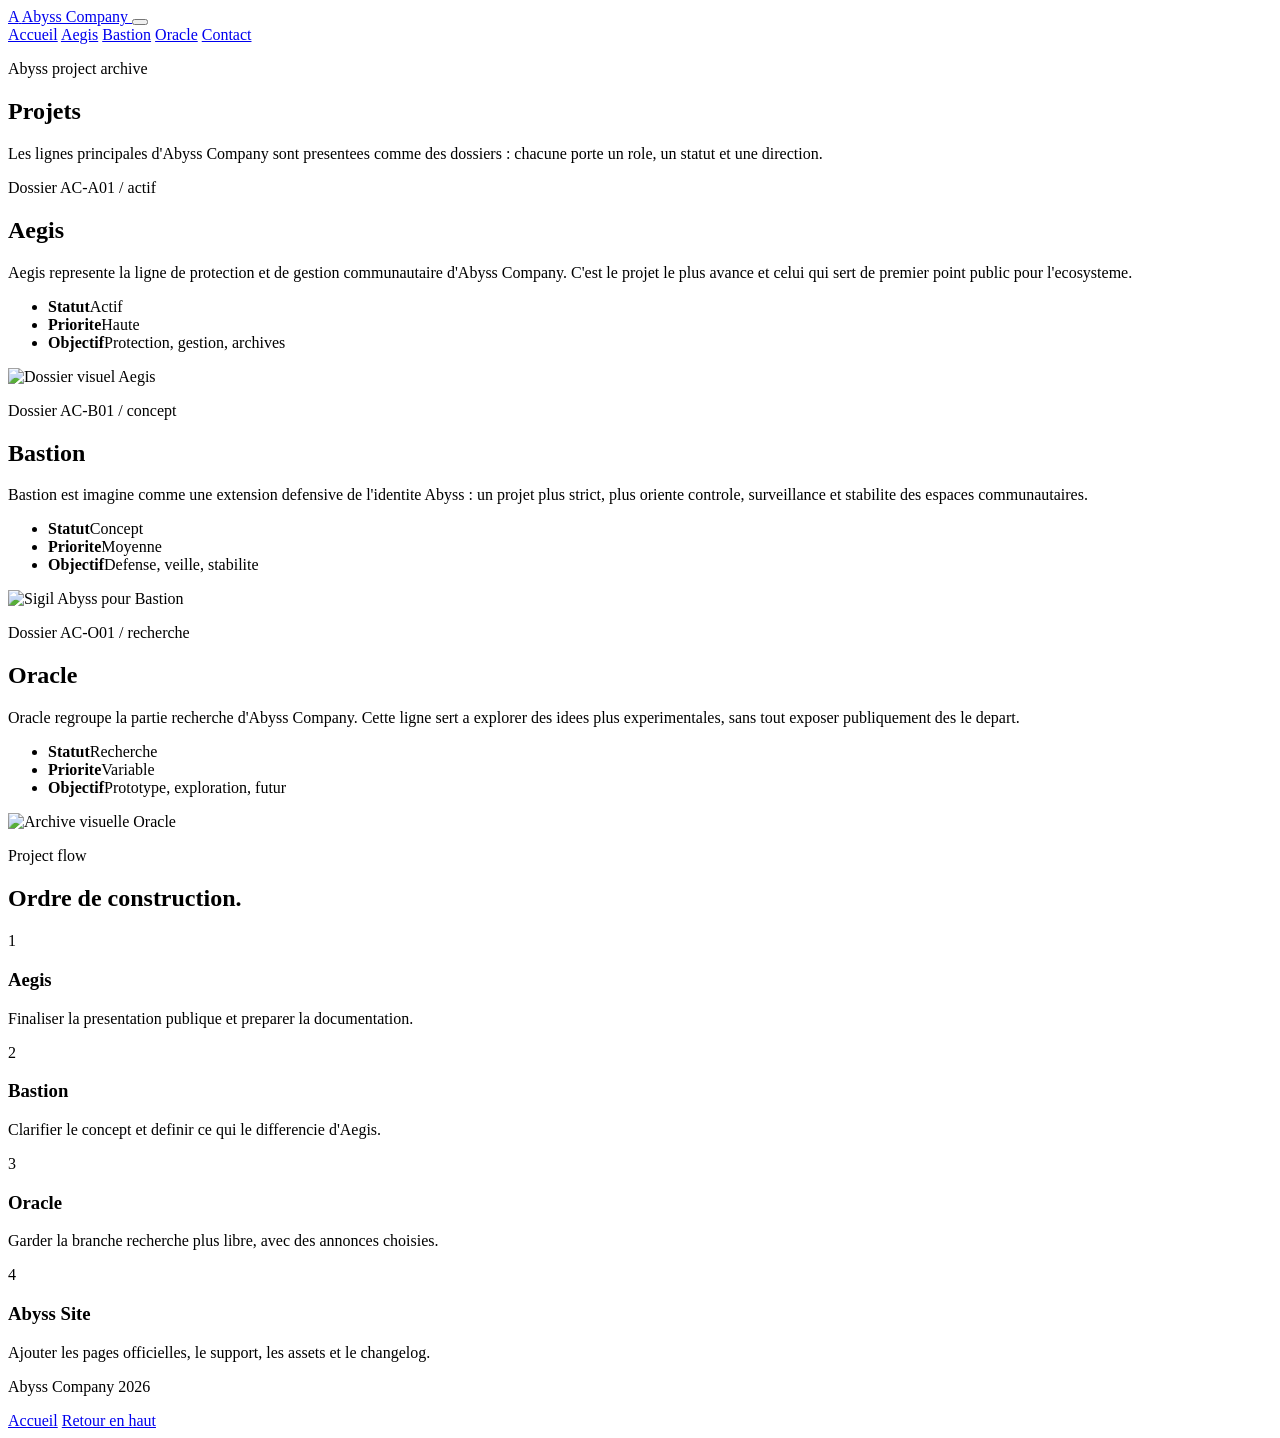
==== projects.html @ c16f4f8b "Add projects page" ====
<!doctype html>
<html lang="fr">
  <head>
    <meta charset="utf-8" />
    <meta name="viewport" content="width=device-width, initial-scale=1" />
    <meta
      name="description"
      content="Projets officiels presentes par Abyss Company : Aegis, Bastion et Oracle."
    />
    <title>Projets - Abyss Company</title>
    <link rel="preconnect" href="https://fonts.googleapis.com" />
    <link rel="preconnect" href="https://fonts.gstatic.com" crossorigin />
    <link
      href="https://fonts.googleapis.com/css2?family=Cinzel:wght@600;700;800&family=Inter:wght@400;500;600;700;800&display=swap"
      rel="stylesheet"
    />
    <link rel="stylesheet" href="styles.css" />
  </head>
  <body>
    <header class="site-header">
      <a class="brand" href="index.html#top" aria-label="Abyss Company accueil">
        <span class="brand-mark">A</span>
        <span>Abyss Company</span>
      </a>

      <button class="nav-toggle" type="button" aria-expanded="false" aria-controls="site-nav">
        <span></span>
        <span></span>
        <span></span>
      </button>

      <nav class="site-nav" id="site-nav" aria-label="Navigation principale">
        <a href="index.html">Accueil</a>
        <a href="#aegis">Aegis</a>
        <a href="#bastion">Bastion</a>
        <a href="#oracle">Oracle</a>
        <a class="nav-action" href="index.html#contact">Contact</a>
      </nav>
    </header>

    <main id="top">
      <section class="page-hero">
        <div>
          <p class="eyebrow">Abyss project archive</p>
          <h1>Projets</h1>
          <p class="hero-lead">
            Les lignes principales d'Abyss Company sont presentees comme des
            dossiers : chacune porte un role, un statut et une direction.
          </p>
        </div>
      </section>

      <section class="section project-detail" id="aegis" aria-labelledby="aegis-title">
        <div class="project-detail-copy">
          <p class="eyebrow">Dossier AC-A01 / actif</p>
          <h2 id="aegis-title">Aegis</h2>
          <p>
            Aegis represente la ligne de protection et de gestion communautaire
            d'Abyss Company. C'est le projet le plus avance et celui qui sert de
            premier point public pour l'ecosysteme.
          </p>
          <ul class="status-list">
            <li><strong>Statut</strong><span>Actif</span></li>
            <li><strong>Priorite</strong><span>Haute</span></li>
            <li><strong>Objectif</strong><span>Protection, gestion, archives</span></li>
          </ul>
        </div>
        <img src="assets/aegis-dossier.svg" alt="Dossier visuel Aegis" />
      </section>

      <section class="section project-detail reverse" id="bastion" aria-labelledby="bastion-title">
        <div class="project-detail-copy">
          <p class="eyebrow">Dossier AC-B01 / concept</p>
          <h2 id="bastion-title">Bastion</h2>
          <p>
            Bastion est imagine comme une extension defensive de l'identite
            Abyss : un projet plus strict, plus oriente controle, surveillance et
            stabilite des espaces communautaires.
          </p>
          <ul class="status-list">
            <li><strong>Statut</strong><span>Concept</span></li>
            <li><strong>Priorite</strong><span>Moyenne</span></li>
            <li><strong>Objectif</strong><span>Defense, veille, stabilite</span></li>
          </ul>
        </div>
        <img src="assets/abyss-sigil.svg" alt="Sigil Abyss pour Bastion" />
      </section>

      <section class="section project-detail" id="oracle" aria-labelledby="oracle-title">
        <div class="project-detail-copy">
          <p class="eyebrow">Dossier AC-O01 / recherche</p>
          <h2 id="oracle-title">Oracle</h2>
          <p>
            Oracle regroupe la partie recherche d'Abyss Company. Cette ligne
            sert a explorer des idees plus experimentales, sans tout exposer
            publiquement des le depart.
          </p>
          <ul class="status-list">
            <li><strong>Statut</strong><span>Recherche</span></li>
            <li><strong>Priorite</strong><span>Variable</span></li>
            <li><strong>Objectif</strong><span>Prototype, exploration, futur</span></li>
          </ul>
        </div>
        <img src="assets/hero-abyss-industrial.svg" alt="Archive visuelle Oracle" />
      </section>

      <section class="section roadmap-section" aria-labelledby="project-roadmap-title">
        <div class="section-heading">
          <p class="eyebrow">Project flow</p>
          <h2 id="project-roadmap-title">Ordre de construction.</h2>
        </div>

        <div class="timeline">
          <article>
            <span>1</span>
            <h3>Aegis</h3>
            <p>Finaliser la presentation publique et preparer la documentation.</p>
          </article>
          <article>
            <span>2</span>
            <h3>Bastion</h3>
            <p>Clarifier le concept et definir ce qui le differencie d'Aegis.</p>
          </article>
          <article>
            <span>3</span>
            <h3>Oracle</h3>
            <p>Garder la branche recherche plus libre, avec des annonces choisies.</p>
          </article>
          <article>
            <span>4</span>
            <h3>Abyss Site</h3>
            <p>Ajouter les pages officielles, le support, les assets et le changelog.</p>
          </article>
        </div>
      </section>
    </main>

    <footer class="site-footer">
      <p>Abyss Company 2026</p>
      <div class="footer-links">
        <a href="index.html">Accueil</a>
        <a href="#top">Retour en haut</a>
      </div>
    </footer>

    <script src="script.js"></script>
  </body>
</html>
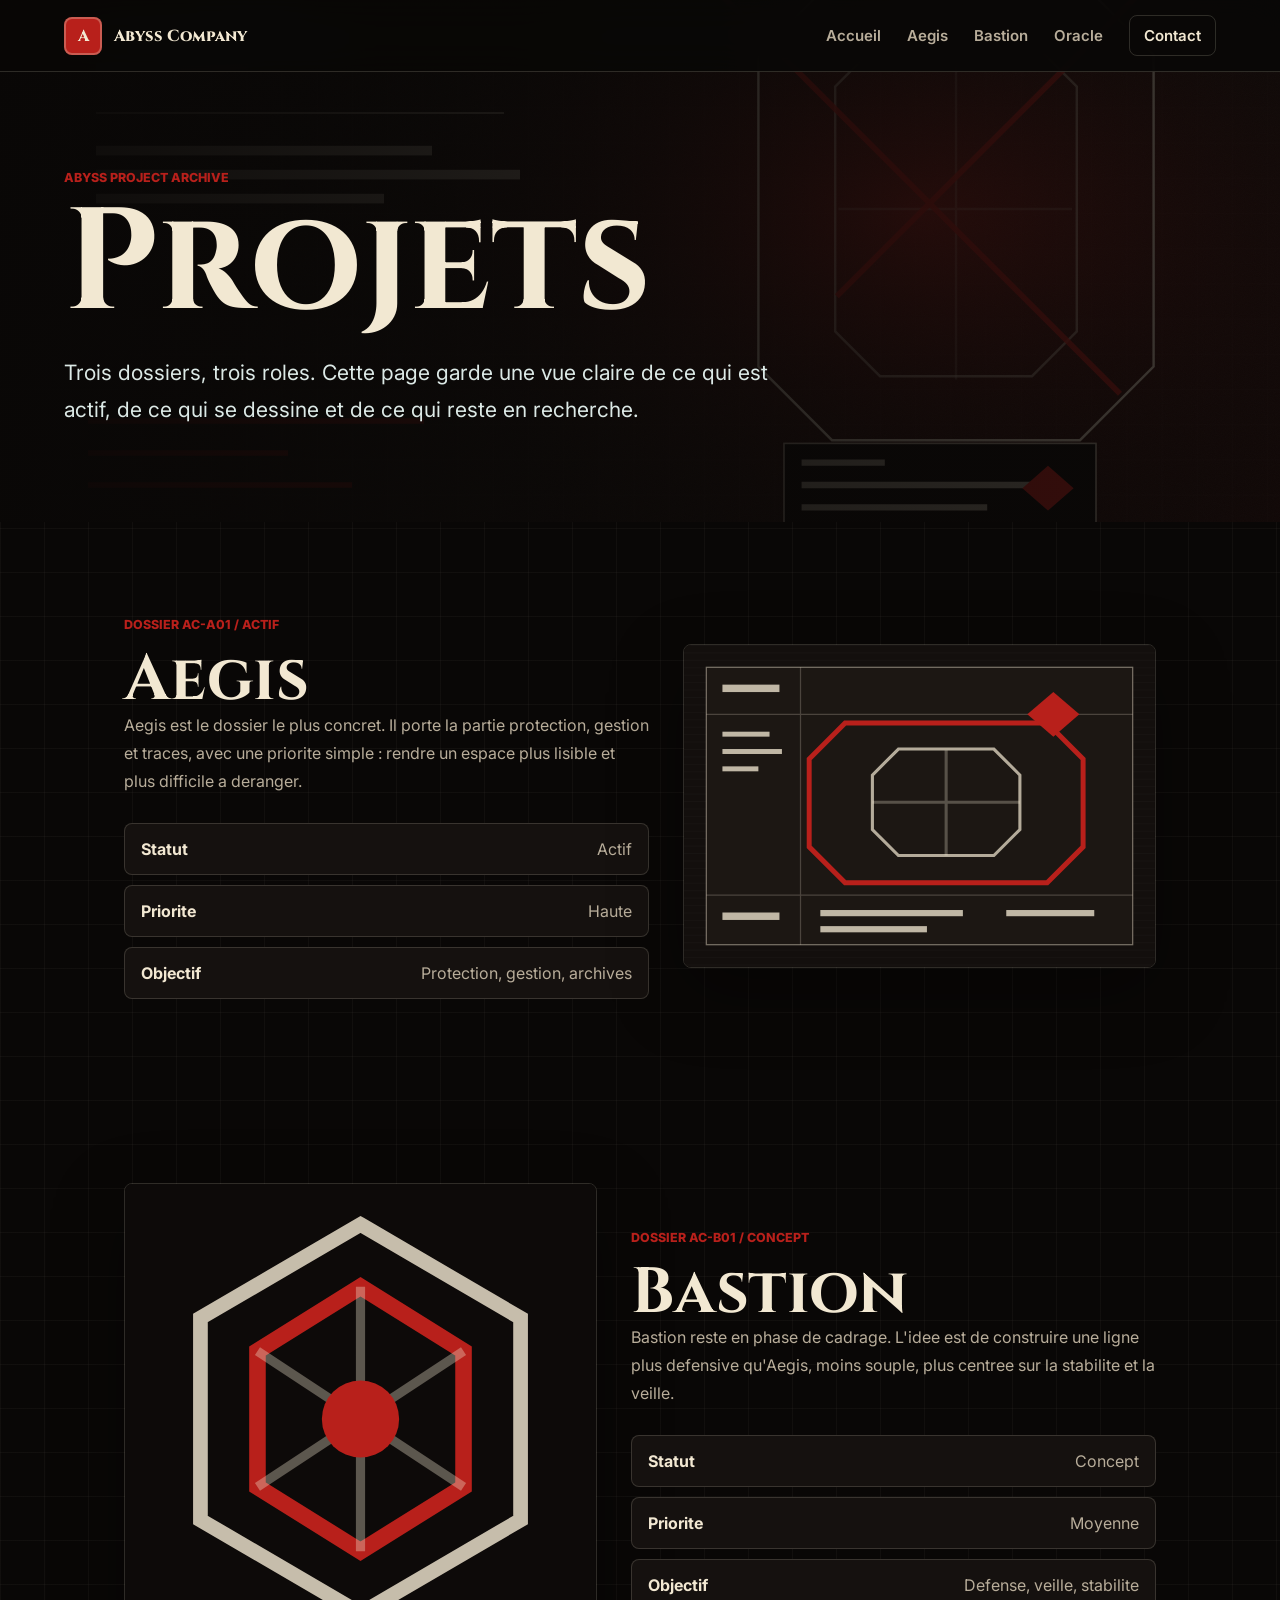
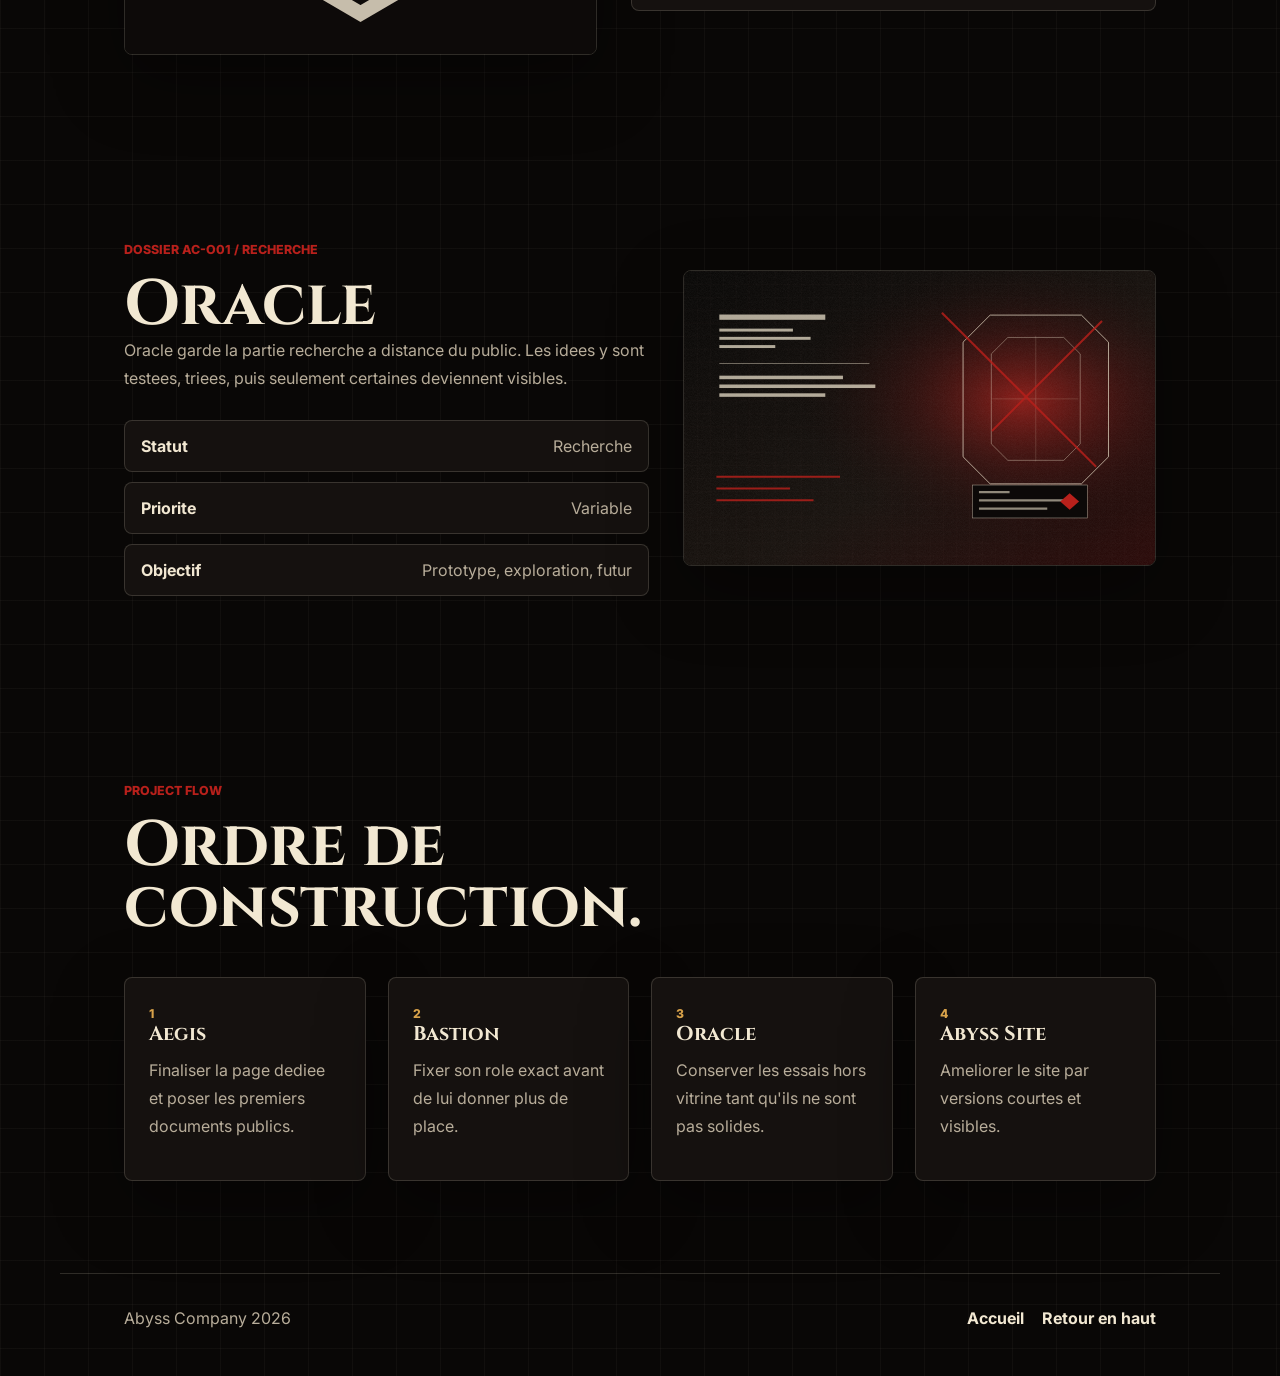
==== commit d8f19b03: "Refine projects page copy" ====
--- a/projects.html
+++ b/projects.html
@@ -5,7 +5,7 @@
     <meta name="viewport" content="width=device-width, initial-scale=1" />
     <meta
       name="description"
-      content="Projets officiels presentes par Abyss Company : Aegis, Bastion et Oracle."
+      content="Archives projets d'Abyss Company : Aegis, Bastion et Oracle."
     />
     <title>Projets - Abyss Company</title>
     <link rel="preconnect" href="https://fonts.googleapis.com" />
@@ -44,8 +44,8 @@
           <p class="eyebrow">Abyss project archive</p>
           <h1>Projets</h1>
           <p class="hero-lead">
-            Les lignes principales d'Abyss Company sont presentees comme des
-            dossiers : chacune porte un role, un statut et une direction.
+            Trois dossiers, trois roles. Cette page garde une vue claire de ce
+            qui est actif, de ce qui se dessine et de ce qui reste en recherche.
           </p>
         </div>
       </section>
@@ -55,9 +55,9 @@
           <p class="eyebrow">Dossier AC-A01 / actif</p>
           <h2 id="aegis-title">Aegis</h2>
           <p>
-            Aegis represente la ligne de protection et de gestion communautaire
-            d'Abyss Company. C'est le projet le plus avance et celui qui sert de
-            premier point public pour l'ecosysteme.
+            Aegis est le dossier le plus concret. Il porte la partie protection,
+            gestion et traces, avec une priorite simple : rendre un espace plus
+            lisible et plus difficile a deranger.
           </p>
           <ul class="status-list">
             <li><strong>Statut</strong><span>Actif</span></li>
@@ -73,9 +73,9 @@
           <p class="eyebrow">Dossier AC-B01 / concept</p>
           <h2 id="bastion-title">Bastion</h2>
           <p>
-            Bastion est imagine comme une extension defensive de l'identite
-            Abyss : un projet plus strict, plus oriente controle, surveillance et
-            stabilite des espaces communautaires.
+            Bastion reste en phase de cadrage. L'idee est de construire une
+            ligne plus defensive qu'Aegis, moins souple, plus centree sur la
+            stabilite et la veille.
           </p>
           <ul class="status-list">
             <li><strong>Statut</strong><span>Concept</span></li>
@@ -91,9 +91,8 @@
           <p class="eyebrow">Dossier AC-O01 / recherche</p>
           <h2 id="oracle-title">Oracle</h2>
           <p>
-            Oracle regroupe la partie recherche d'Abyss Company. Cette ligne
-            sert a explorer des idees plus experimentales, sans tout exposer
-            publiquement des le depart.
+            Oracle garde la partie recherche a distance du public. Les idees y
+            sont testees, triees, puis seulement certaines deviennent visibles.
           </p>
           <ul class="status-list">
             <li><strong>Statut</strong><span>Recherche</span></li>
@@ -114,22 +113,22 @@
           <article>
             <span>1</span>
             <h3>Aegis</h3>
-            <p>Finaliser la presentation publique et preparer la documentation.</p>
+            <p>Finaliser la page dediee et poser les premiers documents publics.</p>
           </article>
           <article>
             <span>2</span>
             <h3>Bastion</h3>
-            <p>Clarifier le concept et definir ce qui le differencie d'Aegis.</p>
+            <p>Fixer son role exact avant de lui donner plus de place.</p>
           </article>
           <article>
             <span>3</span>
             <h3>Oracle</h3>
-            <p>Garder la branche recherche plus libre, avec des annonces choisies.</p>
+            <p>Conserver les essais hors vitrine tant qu'ils ne sont pas solides.</p>
           </article>
           <article>
             <span>4</span>
             <h3>Abyss Site</h3>
-            <p>Ajouter les pages officielles, le support, les assets et le changelog.</p>
+            <p>Ameliorer le site par versions courtes et visibles.</p>
           </article>
         </div>
       </section>
--- a/styles.css
+++ b/styles.css
@@ -0,0 +1,585 @@
+:root {
+  color-scheme: dark;
+  --bg: #090706;
+  --panel: #15110f;
+  --panel-strong: #211a16;
+  --text: #f2e8d2;
+  --muted: #b8ad9a;
+  --line: rgba(242, 232, 210, 0.16);
+  --accent: #b8201b;
+  --accent-strong: #f2e8d2;
+  --warning: #d8a24a;
+  --shadow: 0 24px 70px rgba(0, 0, 0, 0.35);
+  --max: 1160px;
+}
+
+* {
+  box-sizing: border-box;
+}
+
+html {
+  scroll-behavior: smooth;
+}
+
+body {
+  margin: 0;
+  font-family: Inter, system-ui, -apple-system, BlinkMacSystemFont, "Segoe UI", sans-serif;
+  background:
+    linear-gradient(rgba(242, 232, 210, 0.035) 1px, transparent 1px),
+    linear-gradient(90deg, rgba(242, 232, 210, 0.035) 1px, transparent 1px),
+    var(--bg);
+  background-size: 44px 44px;
+  color: var(--text);
+}
+
+a {
+  color: inherit;
+  text-decoration: none;
+}
+
+.site-header {
+  align-items: center;
+  backdrop-filter: blur(18px);
+  background: rgba(9, 7, 6, 0.88);
+  border-bottom: 1px solid var(--line);
+  display: flex;
+  justify-content: space-between;
+  left: 0;
+  min-height: 72px;
+  padding: 0 5vw;
+  position: fixed;
+  right: 0;
+  top: 0;
+  z-index: 20;
+}
+
+.brand,
+.site-nav {
+  align-items: center;
+  display: flex;
+}
+
+.brand {
+  font-family: Cinzel, Georgia, serif;
+  font-weight: 800;
+  gap: 12px;
+}
+
+.brand-mark {
+  align-items: center;
+  background: var(--accent);
+  border-radius: 8px;
+  box-shadow: inset 0 0 0 2px rgba(242, 232, 210, 0.3);
+  color: var(--text);
+  display: inline-flex;
+  height: 38px;
+  justify-content: center;
+  width: 38px;
+}
+
+.site-nav {
+  color: var(--muted);
+  gap: 26px;
+  font-size: 0.94rem;
+  font-weight: 600;
+}
+
+.site-nav a:hover,
+.site-nav a:focus-visible {
+  color: var(--text);
+}
+
+.nav-action {
+  border: 1px solid var(--line);
+  border-radius: 8px;
+  color: var(--text);
+  padding: 10px 14px;
+}
+
+.nav-toggle {
+  display: none;
+}
+
+.hero {
+  align-items: center;
+  display: grid;
+  min-height: 92vh;
+  overflow: hidden;
+  padding: 120px 5vw 72px;
+  position: relative;
+}
+
+.hero-backdrop {
+  background:
+    linear-gradient(90deg, rgba(9, 7, 6, 0.98) 0%, rgba(9, 7, 6, 0.78) 44%, rgba(9, 7, 6, 0.18) 100%),
+    url("assets/hero-abyss-industrial.svg");
+  background-position: center;
+  background-size: cover;
+  inset: 0;
+  position: absolute;
+  transform: scale(1.02);
+}
+
+.hero-content {
+  max-width: var(--max);
+  position: relative;
+  width: 100%;
+}
+
+.eyebrow {
+  color: var(--accent);
+  font-size: 0.78rem;
+  font-weight: 800;
+  letter-spacing: 0;
+  margin: 0 0 14px;
+  text-transform: uppercase;
+}
+
+h1,
+h2,
+h3,
+p {
+  margin-top: 0;
+}
+
+h1 {
+  font-family: Cinzel, Georgia, serif;
+  font-size: clamp(4rem, 12vw, 9rem);
+  letter-spacing: 0;
+  line-height: 0.86;
+  margin-bottom: 28px;
+  max-width: 980px;
+}
+
+h2 {
+  font-family: Cinzel, Georgia, serif;
+  font-size: clamp(2rem, 5vw, 4.6rem);
+  letter-spacing: 0;
+  line-height: 0.95;
+  margin-bottom: 0;
+}
+
+h3 {
+  font-family: Cinzel, Georgia, serif;
+  font-size: 1.25rem;
+  line-height: 1.2;
+  margin-bottom: 10px;
+}
+
+p {
+  color: var(--muted);
+  line-height: 1.75;
+}
+
+.hero-lead {
+  color: #dce9e6;
+  font-size: clamp(1.05rem, 2vw, 1.32rem);
+  max-width: 720px;
+}
+
+.hero-actions,
+.contact-actions {
+  display: flex;
+  flex-wrap: wrap;
+  gap: 14px;
+  margin-top: 32px;
+}
+
+.button {
+  align-items: center;
+  border-radius: 8px;
+  display: inline-flex;
+  font-weight: 800;
+  justify-content: center;
+  min-height: 48px;
+  padding: 0 20px;
+}
+
+.button.primary {
+  background: var(--accent);
+  color: var(--text);
+}
+
+.button.secondary {
+  border: 1px solid var(--line);
+  color: var(--text);
+}
+
+.section {
+  margin: 0 auto;
+  max-width: var(--max);
+  padding: 92px 5vw;
+}
+
+.section-heading {
+  max-width: 780px;
+}
+
+.intro-grid,
+.project-grid,
+.split-section,
+.timeline,
+.changelog-list,
+.contact-section {
+  display: grid;
+  gap: 22px;
+}
+
+.intro-grid {
+  grid-template-columns: repeat(2, minmax(0, 1fr));
+  margin-top: 36px;
+}
+
+.project-grid {
+  grid-template-columns: 1.25fr 1fr 1fr;
+  margin-top: 40px;
+}
+
+.project-card,
+.feature-list article,
+.timeline article,
+.vision-panel {
+  background: var(--panel);
+  border: 1px solid var(--line);
+  border-radius: 8px;
+  box-shadow: var(--shadow);
+}
+
+.project-card {
+  display: flex;
+  flex-direction: column;
+  justify-content: space-between;
+  min-height: 300px;
+  overflow: hidden;
+  padding: 26px;
+  position: relative;
+}
+
+.project-card.featured {
+  background: linear-gradient(145deg, rgba(184, 32, 27, 0.18), rgba(21, 17, 15, 0.98));
+}
+
+.project-card a {
+  color: var(--accent-strong);
+  font-weight: 800;
+}
+
+.project-card img {
+  aspect-ratio: 16 / 9;
+  border: 1px solid var(--line);
+  border-radius: 6px;
+  display: block;
+  filter: saturate(0.9) contrast(1.08);
+  margin-bottom: 22px;
+  object-fit: cover;
+  width: 100%;
+}
+
+.card-label,
+.feature-list span,
+.timeline span {
+  color: var(--warning);
+  font-size: 0.76rem;
+  font-weight: 800;
+  text-transform: uppercase;
+}
+
+.split-section {
+  align-items: start;
+  grid-template-columns: 0.88fr 1.12fr;
+}
+
+.split-section .section-heading {
+  grid-column: 1;
+}
+
+.dossier-visual {
+  background: var(--panel);
+  border: 1px solid var(--line);
+  border-radius: 8px;
+  box-shadow: var(--shadow);
+  grid-column: 1;
+  margin: 18px 0 0;
+  overflow: hidden;
+}
+
+.dossier-visual img {
+  display: block;
+  width: 100%;
+}
+
+.feature-list {
+  display: grid;
+  gap: 16px;
+  grid-column: 2;
+  grid-row: 1 / span 2;
+  grid-template-columns: repeat(2, minmax(0, 1fr));
+}
+
+.feature-list article,
+.timeline article {
+  padding: 24px;
+}
+
+.changelog-list {
+  margin-top: 40px;
+}
+
+.changelog-list article {
+  background: var(--panel);
+  border: 1px solid var(--line);
+  border-left: 4px solid var(--accent);
+  border-radius: 8px;
+  box-shadow: var(--shadow);
+  padding: 24px;
+}
+
+.changelog-list span {
+  color: var(--warning);
+  display: inline-block;
+  font-size: 0.76rem;
+  font-weight: 800;
+  margin-bottom: 10px;
+  text-transform: uppercase;
+}
+
+.vision-panel {
+  margin-top: 36px;
+  padding: 34px;
+}
+
+.pill-list {
+  display: flex;
+  flex-wrap: wrap;
+  gap: 10px;
+  list-style: none;
+  margin: 26px 0 0;
+  padding: 0;
+}
+
+.pill-list li {
+  background: var(--panel-strong);
+  border: 1px solid var(--line);
+  border-radius: 999px;
+  color: var(--text);
+  font-weight: 700;
+  padding: 10px 14px;
+}
+
+.timeline {
+  grid-template-columns: repeat(4, minmax(0, 1fr));
+  margin-top: 40px;
+}
+
+.contact-section {
+  align-items: center;
+  border-top: 1px solid var(--line);
+  grid-template-columns: 1fr auto;
+}
+
+.contact-copy {
+  max-width: 690px;
+}
+
+.contact-actions {
+  justify-content: flex-end;
+  margin-top: 0;
+}
+
+.site-footer {
+  align-items: center;
+  border-top: 1px solid var(--line);
+  color: var(--muted);
+  display: flex;
+  justify-content: space-between;
+  margin: 0 auto;
+  max-width: var(--max);
+  padding: 30px 5vw 44px;
+}
+
+.site-footer p {
+  margin: 0;
+}
+
+.site-footer a {
+  color: var(--text);
+  font-weight: 700;
+}
+
+.footer-links {
+  display: flex;
+  flex-wrap: wrap;
+  gap: 18px;
+}
+
+.page-hero {
+  align-items: end;
+  background:
+    linear-gradient(90deg, rgba(9, 7, 6, 0.98), rgba(9, 7, 6, 0.72)),
+    url("assets/hero-abyss-industrial.svg");
+  background-position: center;
+  background-size: cover;
+  display: grid;
+  min-height: 58vh;
+  padding: 130px 5vw 72px;
+}
+
+.page-hero > div {
+  margin: 0 auto;
+  max-width: var(--max);
+  width: 100%;
+}
+
+.project-detail {
+  align-items: center;
+  display: grid;
+  gap: 34px;
+  grid-template-columns: 1fr 0.9fr;
+}
+
+.project-detail.reverse {
+  grid-template-columns: 0.9fr 1fr;
+}
+
+.project-detail.reverse .project-detail-copy {
+  order: 2;
+}
+
+.project-detail.reverse img {
+  order: 1;
+}
+
+.project-detail img {
+  border: 1px solid var(--line);
+  border-radius: 8px;
+  box-shadow: var(--shadow);
+  display: block;
+  width: 100%;
+}
+
+.project-detail-copy {
+  max-width: 650px;
+}
+
+.status-list {
+  display: grid;
+  gap: 10px;
+  list-style: none;
+  margin: 28px 0 0;
+  padding: 0;
+}
+
+.status-list li {
+  align-items: center;
+  background: var(--panel);
+  border: 1px solid var(--line);
+  border-radius: 8px;
+  display: flex;
+  justify-content: space-between;
+  min-height: 52px;
+  padding: 12px 16px;
+}
+
+.status-list strong {
+  color: var(--text);
+}
+
+.status-list span {
+  color: var(--muted);
+  text-align: right;
+}
+
+@media (max-width: 900px) {
+  .nav-toggle {
+    align-items: center;
+    background: transparent;
+    border: 1px solid var(--line);
+    border-radius: 8px;
+    display: inline-flex;
+    flex-direction: column;
+    gap: 5px;
+    height: 42px;
+    justify-content: center;
+    width: 42px;
+  }
+
+  .nav-toggle span {
+    background: var(--text);
+    border-radius: 99px;
+    display: block;
+    height: 2px;
+    width: 18px;
+  }
+
+  .site-nav {
+    align-items: stretch;
+    background: rgba(9, 7, 6, 0.98);
+    border-bottom: 1px solid var(--line);
+    display: none;
+    flex-direction: column;
+    left: 0;
+    padding: 18px 5vw 24px;
+    position: absolute;
+    right: 0;
+    top: 72px;
+  }
+
+  .site-nav.open {
+    display: flex;
+  }
+
+  .intro-grid,
+  .project-grid,
+  .split-section,
+  .timeline,
+  .changelog-list,
+  .project-detail,
+  .project-detail.reverse,
+  .contact-section {
+    grid-template-columns: 1fr;
+  }
+
+  .split-section .section-heading,
+  .dossier-visual,
+  .feature-list,
+  .project-detail.reverse .project-detail-copy,
+  .project-detail.reverse img {
+    grid-column: auto;
+    grid-row: auto;
+    order: initial;
+  }
+
+  .contact-actions {
+    justify-content: flex-start;
+  }
+}
+
+@media (max-width: 560px) {
+  h1 {
+    font-size: clamp(3.1rem, 22vw, 5rem);
+  }
+
+  .hero {
+    min-height: 88vh;
+    padding-top: 110px;
+  }
+
+  .section {
+    padding-bottom: 68px;
+    padding-top: 68px;
+  }
+
+  .feature-list {
+    grid-template-columns: 1fr;
+  }
+
+  .project-card {
+    min-height: 240px;
+  }
+
+  .site-footer {
+    align-items: flex-start;
+    flex-direction: column;
+    gap: 12px;
+  }
+}
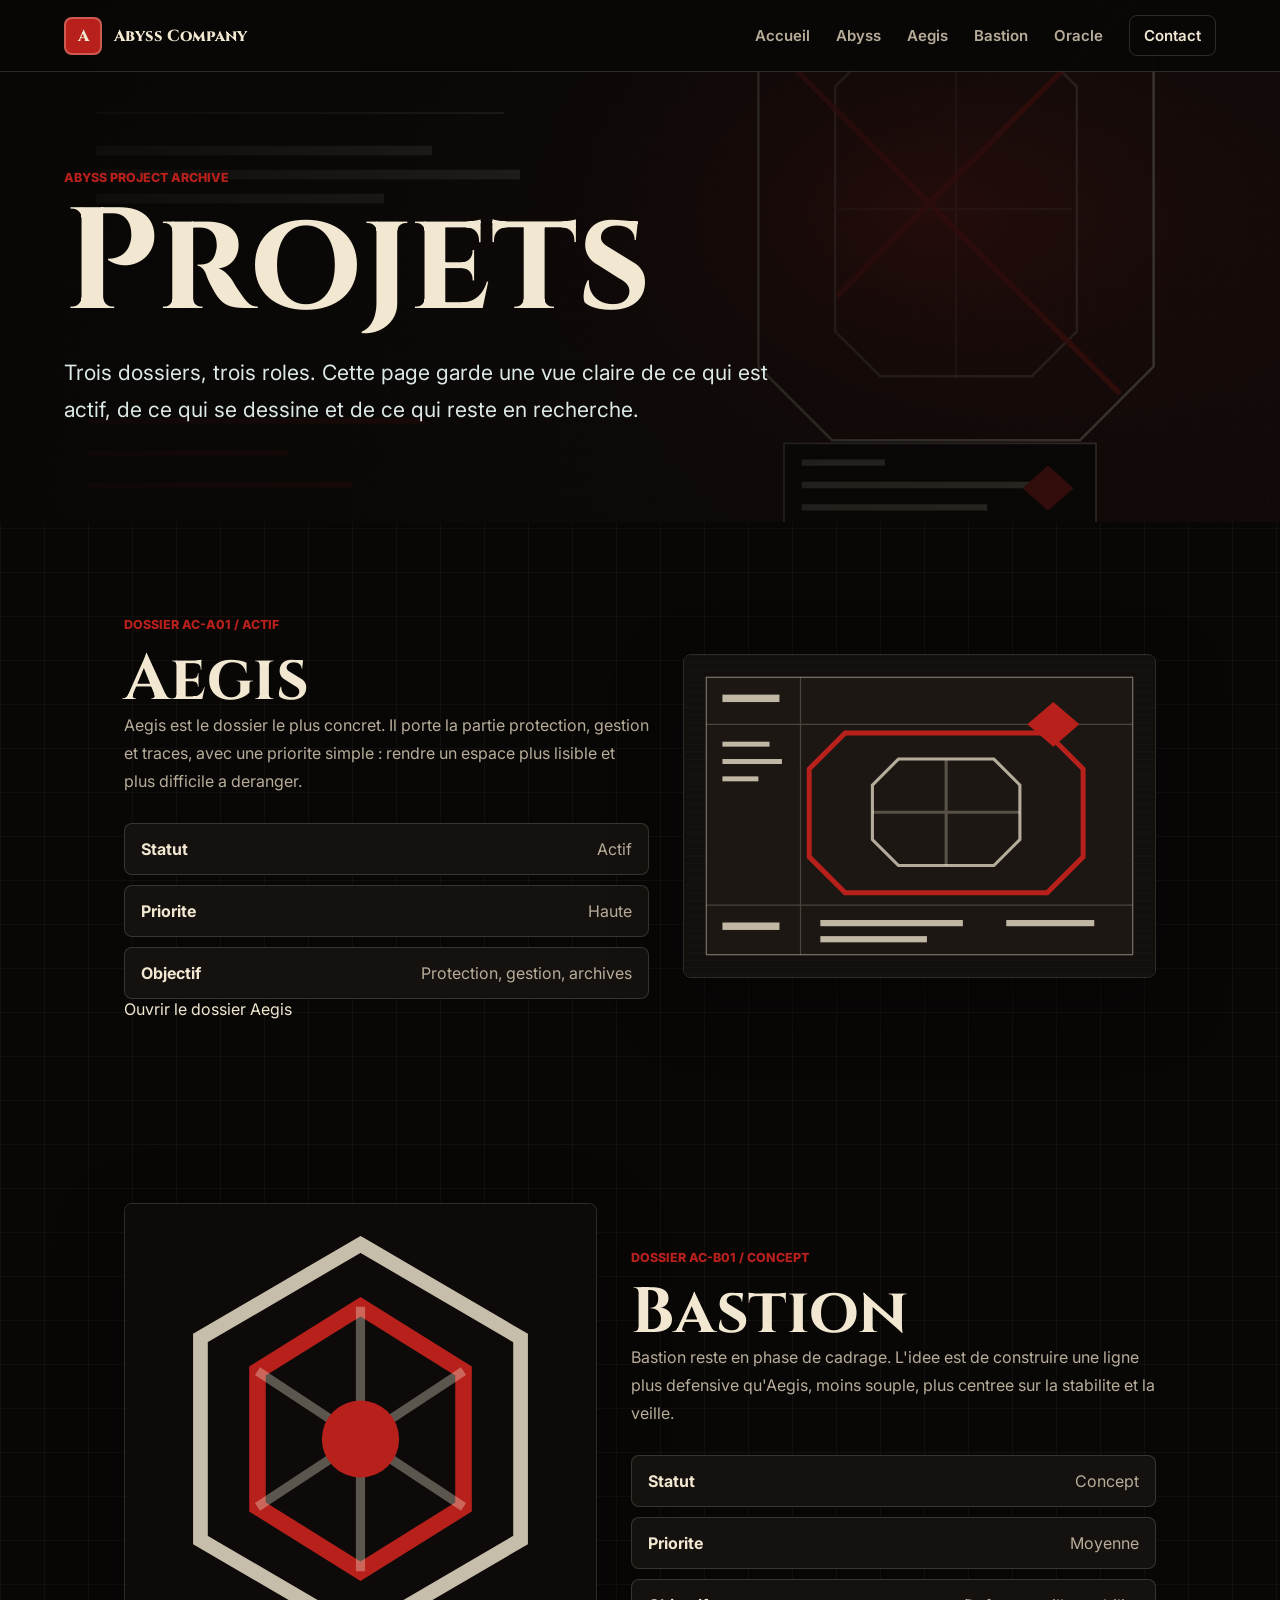
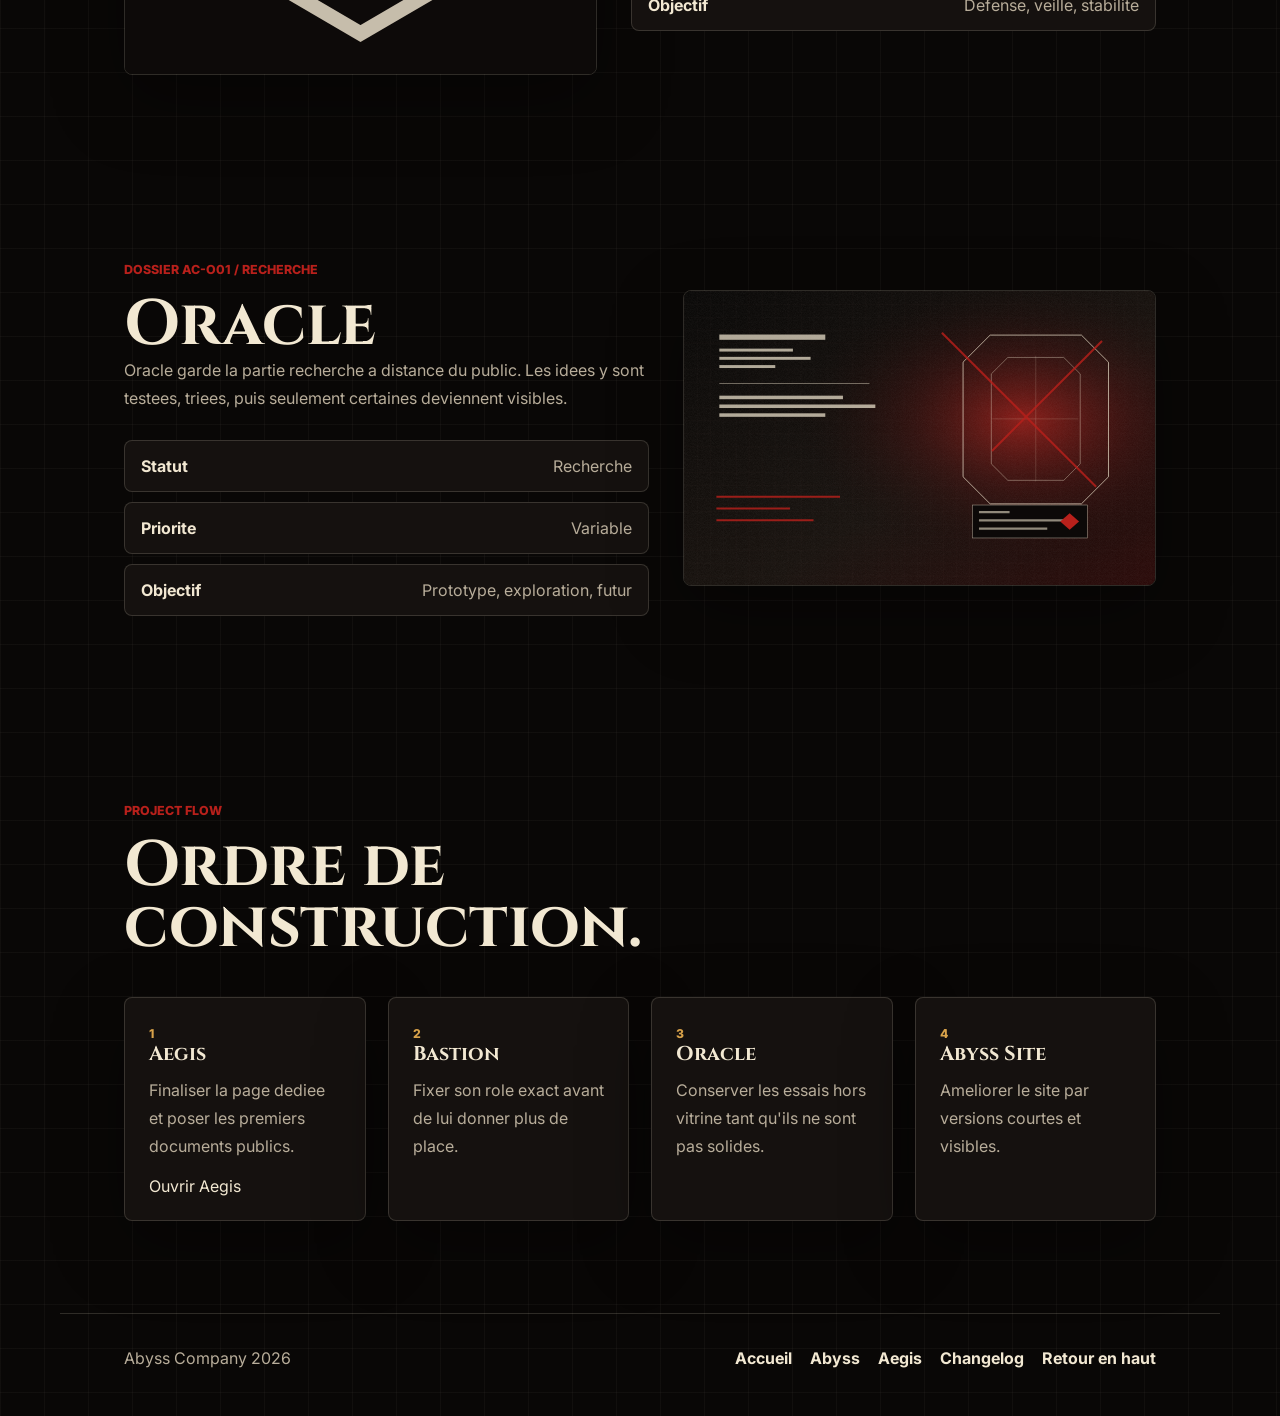
==== commit 43d3b2d1: "Link projects to new pages" ====
--- a/projects.html
+++ b/projects.html
@@ -1,147 +1,7 @@
 <!doctype html>
 <html lang="fr">
-  <head>
-    <meta charset="utf-8" />
-    <meta name="viewport" content="width=device-width, initial-scale=1" />
-    <meta
-      name="description"
-      content="Archives projets d'Abyss Company : Aegis, Bastion et Oracle."
-    />
-    <title>Projets - Abyss Company</title>
-    <link rel="preconnect" href="https://fonts.googleapis.com" />
-    <link rel="preconnect" href="https://fonts.gstatic.com" crossorigin />
-    <link
-      href="https://fonts.googleapis.com/css2?family=Cinzel:wght@600;700;800&family=Inter:wght@400;500;600;700;800&display=swap"
-      rel="stylesheet"
-    />
-    <link rel="stylesheet" href="styles.css" />
-  </head>
-  <body>
-    <header class="site-header">
-      <a class="brand" href="index.html#top" aria-label="Abyss Company accueil">
-        <span class="brand-mark">A</span>
-        <span>Abyss Company</span>
-      </a>
-
-      <button class="nav-toggle" type="button" aria-expanded="false" aria-controls="site-nav">
-        <span></span>
-        <span></span>
-        <span></span>
-      </button>
-
-      <nav class="site-nav" id="site-nav" aria-label="Navigation principale">
-        <a href="index.html">Accueil</a>
-        <a href="#aegis">Aegis</a>
-        <a href="#bastion">Bastion</a>
-        <a href="#oracle">Oracle</a>
-        <a class="nav-action" href="index.html#contact">Contact</a>
-      </nav>
-    </header>
-
-    <main id="top">
-      <section class="page-hero">
-        <div>
-          <p class="eyebrow">Abyss project archive</p>
-          <h1>Projets</h1>
-          <p class="hero-lead">
-            Trois dossiers, trois roles. Cette page garde une vue claire de ce
-            qui est actif, de ce qui se dessine et de ce qui reste en recherche.
-          </p>
-        </div>
-      </section>
-
-      <section class="section project-detail" id="aegis" aria-labelledby="aegis-title">
-        <div class="project-detail-copy">
-          <p class="eyebrow">Dossier AC-A01 / actif</p>
-          <h2 id="aegis-title">Aegis</h2>
-          <p>
-            Aegis est le dossier le plus concret. Il porte la partie protection,
-            gestion et traces, avec une priorite simple : rendre un espace plus
-            lisible et plus difficile a deranger.
-          </p>
-          <ul class="status-list">
-            <li><strong>Statut</strong><span>Actif</span></li>
-            <li><strong>Priorite</strong><span>Haute</span></li>
-            <li><strong>Objectif</strong><span>Protection, gestion, archives</span></li>
-          </ul>
-        </div>
-        <img src="assets/aegis-dossier.svg" alt="Dossier visuel Aegis" />
-      </section>
-
-      <section class="section project-detail reverse" id="bastion" aria-labelledby="bastion-title">
-        <div class="project-detail-copy">
-          <p class="eyebrow">Dossier AC-B01 / concept</p>
-          <h2 id="bastion-title">Bastion</h2>
-          <p>
-            Bastion reste en phase de cadrage. L'idee est de construire une
-            ligne plus defensive qu'Aegis, moins souple, plus centree sur la
-            stabilite et la veille.
-          </p>
-          <ul class="status-list">
-            <li><strong>Statut</strong><span>Concept</span></li>
-            <li><strong>Priorite</strong><span>Moyenne</span></li>
-            <li><strong>Objectif</strong><span>Defense, veille, stabilite</span></li>
-          </ul>
-        </div>
-        <img src="assets/abyss-sigil.svg" alt="Sigil Abyss pour Bastion" />
-      </section>
-
-      <section class="section project-detail" id="oracle" aria-labelledby="oracle-title">
-        <div class="project-detail-copy">
-          <p class="eyebrow">Dossier AC-O01 / recherche</p>
-          <h2 id="oracle-title">Oracle</h2>
-          <p>
-            Oracle garde la partie recherche a distance du public. Les idees y
-            sont testees, triees, puis seulement certaines deviennent visibles.
-          </p>
-          <ul class="status-list">
-            <li><strong>Statut</strong><span>Recherche</span></li>
-            <li><strong>Priorite</strong><span>Variable</span></li>
-            <li><strong>Objectif</strong><span>Prototype, exploration, futur</span></li>
-          </ul>
-        </div>
-        <img src="assets/hero-abyss-industrial.svg" alt="Archive visuelle Oracle" />
-      </section>
-
-      <section class="section roadmap-section" aria-labelledby="project-roadmap-title">
-        <div class="section-heading">
-          <p class="eyebrow">Project flow</p>
-          <h2 id="project-roadmap-title">Ordre de construction.</h2>
-        </div>
-
-        <div class="timeline">
-          <article>
-            <span>1</span>
-            <h3>Aegis</h3>
-            <p>Finaliser la page dediee et poser les premiers documents publics.</p>
-          </article>
-          <article>
-            <span>2</span>
-            <h3>Bastion</h3>
-            <p>Fixer son role exact avant de lui donner plus de place.</p>
-          </article>
-          <article>
-            <span>3</span>
-            <h3>Oracle</h3>
-            <p>Conserver les essais hors vitrine tant qu'ils ne sont pas solides.</p>
-          </article>
-          <article>
-            <span>4</span>
-            <h3>Abyss Site</h3>
-            <p>Ameliorer le site par versions courtes et visibles.</p>
-          </article>
-        </div>
-      </section>
-    </main>
-
-    <footer class="site-footer">
-      <p>Abyss Company 2026</p>
-      <div class="footer-links">
-        <a href="index.html">Accueil</a>
-        <a href="#top">Retour en haut</a>
-      </div>
-    </footer>
-
-    <script src="script.js"></script>
-  </body>
+  <head><meta charset="utf-8" /><meta name="viewport" content="width=device-width, initial-scale=1" /><meta name="description" content="Archives projets d'Abyss Company : Aegis, Bastion et Oracle." /><title>Projets - Abyss Company</title><link rel="preconnect" href="https://fonts.googleapis.com" /><link rel="preconnect" href="https://fonts.gstatic.com" crossorigin /><link href="https://fonts.googleapis.com/css2?family=Cinzel:wght@600;700;800&family=Inter:wght@400;500;600;700;800&display=swap" rel="stylesheet" /><link rel="stylesheet" href="styles.css" /></head>
+  <body><header class="site-header"><a class="brand" href="index.html#top" aria-label="Abyss Company accueil"><span class="brand-mark">A</span><span>Abyss Company</span></a><button class="nav-toggle" type="button" aria-expanded="false" aria-controls="site-nav"><span></span><span></span><span></span></button><nav class="site-nav" id="site-nav" aria-label="Navigation principale"><a href="index.html">Accueil</a><a href="about.html">Abyss</a><a href="#aegis">Aegis</a><a href="#bastion">Bastion</a><a href="#oracle">Oracle</a><a class="nav-action" href="support.html">Contact</a></nav></header>
+    <main id="top"><section class="page-hero"><div><p class="eyebrow">Abyss project archive</p><h1>Projets</h1><p class="hero-lead">Trois dossiers, trois roles. Cette page garde une vue claire de ce qui est actif, de ce qui se dessine et de ce qui reste en recherche.</p></div></section><section class="section project-detail" id="aegis" aria-labelledby="aegis-title"><div class="project-detail-copy"><p class="eyebrow">Dossier AC-A01 / actif</p><h2 id="aegis-title">Aegis</h2><p>Aegis est le dossier le plus concret. Il porte la partie protection, gestion et traces, avec une priorite simple : rendre un espace plus lisible et plus difficile a deranger.</p><ul class="status-list"><li><strong>Statut</strong><span>Actif</span></li><li><strong>Priorite</strong><span>Haute</span></li><li><strong>Objectif</strong><span>Protection, gestion, archives</span></li></ul><a class="text-link" href="aegis.html">Ouvrir le dossier Aegis</a></div><img src="assets/aegis-dossier.svg" alt="Dossier visuel Aegis" /></section><section class="section project-detail reverse" id="bastion" aria-labelledby="bastion-title"><div class="project-detail-copy"><p class="eyebrow">Dossier AC-B01 / concept</p><h2 id="bastion-title">Bastion</h2><p>Bastion reste en phase de cadrage. L'idee est de construire une ligne plus defensive qu'Aegis, moins souple, plus centree sur la stabilite et la veille.</p><ul class="status-list"><li><strong>Statut</strong><span>Concept</span></li><li><strong>Priorite</strong><span>Moyenne</span></li><li><strong>Objectif</strong><span>Defense, veille, stabilite</span></li></ul></div><img src="assets/abyss-sigil.svg" alt="Sigil Abyss pour Bastion" /></section><section class="section project-detail" id="oracle" aria-labelledby="oracle-title"><div class="project-detail-copy"><p class="eyebrow">Dossier AC-O01 / recherche</p><h2 id="oracle-title">Oracle</h2><p>Oracle garde la partie recherche a distance du public. Les idees y sont testees, triees, puis seulement certaines deviennent visibles.</p><ul class="status-list"><li><strong>Statut</strong><span>Recherche</span></li><li><strong>Priorite</strong><span>Variable</span></li><li><strong>Objectif</strong><span>Prototype, exploration, futur</span></li></ul></div><img src="assets/hero-abyss-industrial.svg" alt="Archive visuelle Oracle" /></section><section class="section roadmap-section" aria-labelledby="project-roadmap-title"><div class="section-heading"><p class="eyebrow">Project flow</p><h2 id="project-roadmap-title">Ordre de construction.</h2></div><div class="timeline"><article><span>1</span><h3>Aegis</h3><p>Finaliser la page dediee et poser les premiers documents publics.</p><a class="text-link" href="aegis.html">Ouvrir Aegis</a></article><article><span>2</span><h3>Bastion</h3><p>Fixer son role exact avant de lui donner plus de place.</p></article><article><span>3</span><h3>Oracle</h3><p>Conserver les essais hors vitrine tant qu'ils ne sont pas solides.</p></article><article><span>4</span><h3>Abyss Site</h3><p>Ameliorer le site par versions courtes et visibles.</p></article></div></section></main>
+    <footer class="site-footer"><p>Abyss Company 2026</p><div class="footer-links"><a href="index.html">Accueil</a><a href="about.html">Abyss</a><a href="aegis.html">Aegis</a><a href="changelog.html">Changelog</a><a href="#top">Retour en haut</a></div></footer><script src="script.js"></script></body>
 </html>
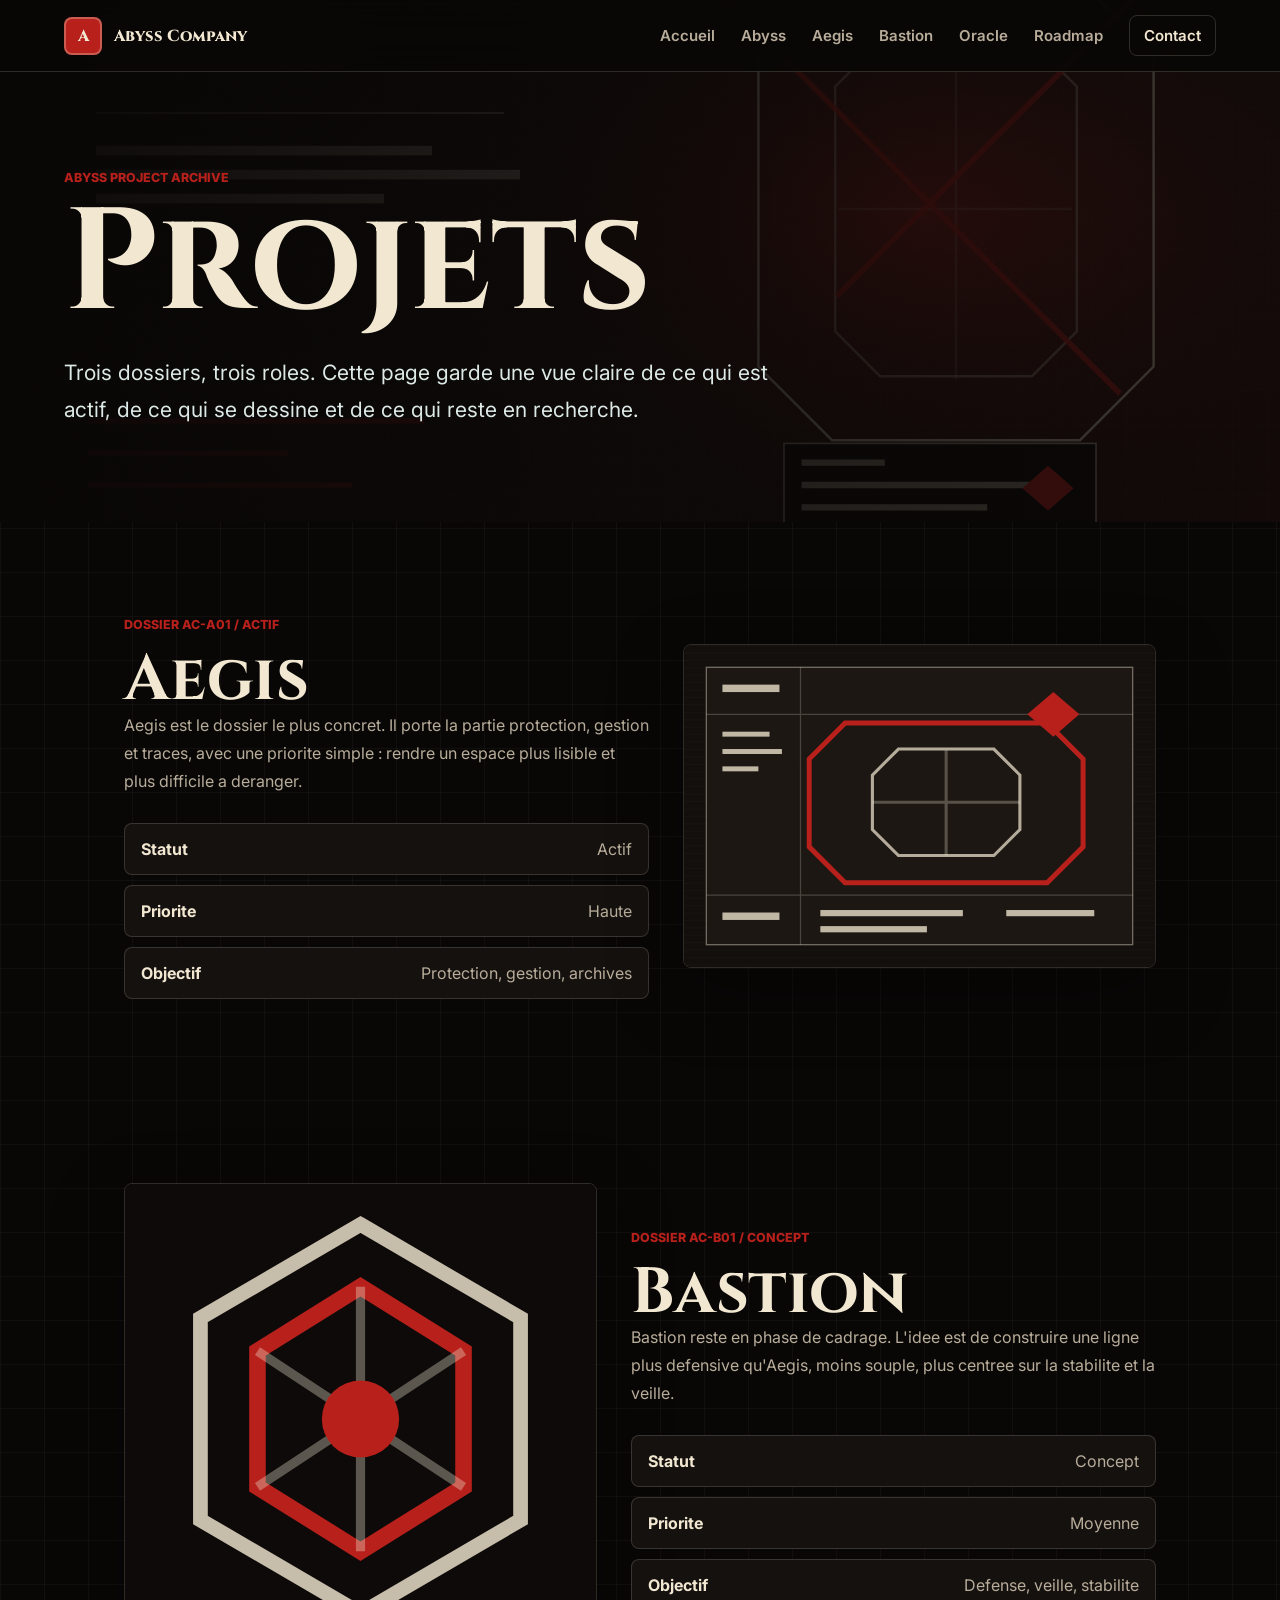
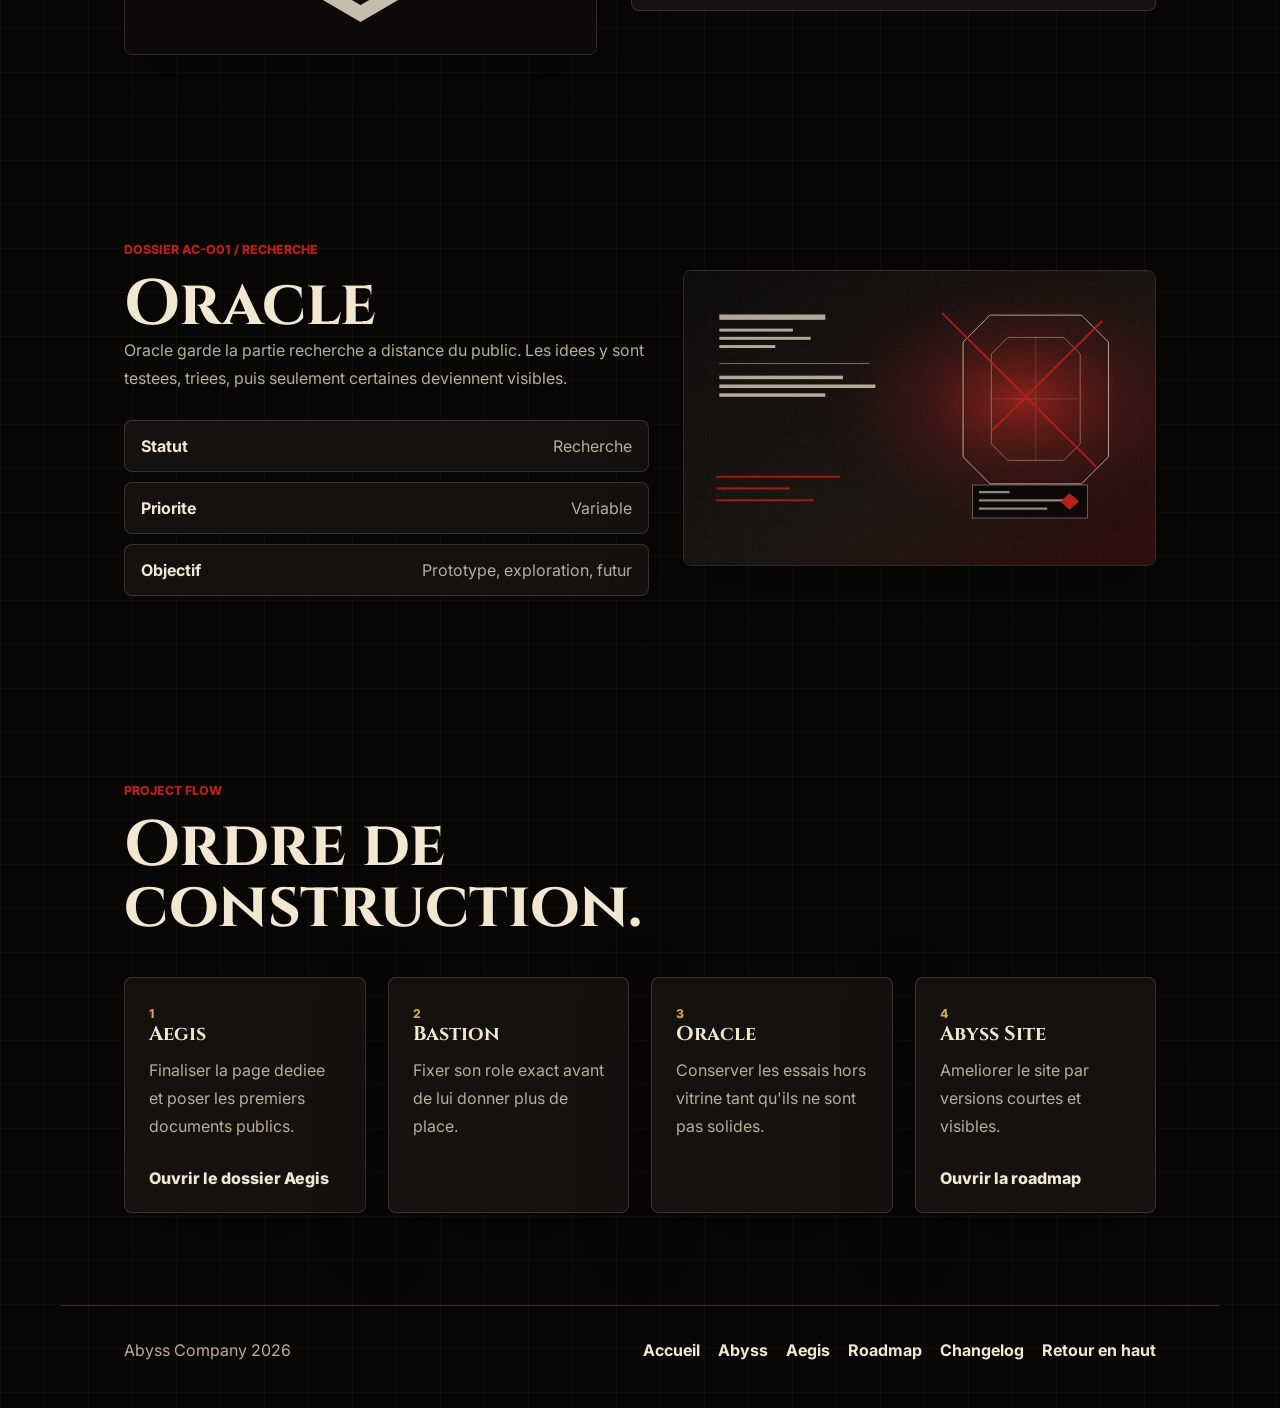
==== commit 767f3236: "Link project archive to roadmap" ====
--- a/projects.html
+++ b/projects.html
@@ -1,7 +1,6 @@
 <!doctype html>
 <html lang="fr">
   <head><meta charset="utf-8" /><meta name="viewport" content="width=device-width, initial-scale=1" /><meta name="description" content="Archives projets d'Abyss Company : Aegis, Bastion et Oracle." /><title>Projets - Abyss Company</title><link rel="preconnect" href="https://fonts.googleapis.com" /><link rel="preconnect" href="https://fonts.gstatic.com" crossorigin /><link href="https://fonts.googleapis.com/css2?family=Cinzel:wght@600;700;800&family=Inter:wght@400;500;600;700;800&display=swap" rel="stylesheet" /><link rel="stylesheet" href="styles.css" /></head>
-  <body><header class="site-header"><a class="brand" href="index.html#top" aria-label="Abyss Company accueil"><span class="brand-mark">A</span><span>Abyss Company</span></a><button class="nav-toggle" type="button" aria-expanded="false" aria-controls="site-nav"><span></span><span></span><span></span></button><nav class="site-nav" id="site-nav" aria-label="Navigation principale"><a href="index.html">Accueil</a><a href="about.html">Abyss</a><a href="#aegis">Aegis</a><a href="#bastion">Bastion</a><a href="#oracle">Oracle</a><a class="nav-action" href="support.html">Contact</a></nav></header>
-    <main id="top"><section class="page-hero"><div><p class="eyebrow">Abyss project archive</p><h1>Projets</h1><p class="hero-lead">Trois dossiers, trois roles. Cette page garde une vue claire de ce qui est actif, de ce qui se dessine et de ce qui reste en recherche.</p></div></section><section class="section project-detail" id="aegis" aria-labelledby="aegis-title"><div class="project-detail-copy"><p class="eyebrow">Dossier AC-A01 / actif</p><h2 id="aegis-title">Aegis</h2><p>Aegis est le dossier le plus concret. Il porte la partie protection, gestion et traces, avec une priorite simple : rendre un espace plus lisible et plus difficile a deranger.</p><ul class="status-list"><li><strong>Statut</strong><span>Actif</span></li><li><strong>Priorite</strong><span>Haute</span></li><li><strong>Objectif</strong><span>Protection, gestion, archives</span></li></ul><a class="text-link" href="aegis.html">Ouvrir le dossier Aegis</a></div><img src="assets/aegis-dossier.svg" alt="Dossier visuel Aegis" /></section><section class="section project-detail reverse" id="bastion" aria-labelledby="bastion-title"><div class="project-detail-copy"><p class="eyebrow">Dossier AC-B01 / concept</p><h2 id="bastion-title">Bastion</h2><p>Bastion reste en phase de cadrage. L'idee est de construire une ligne plus defensive qu'Aegis, moins souple, plus centree sur la stabilite et la veille.</p><ul class="status-list"><li><strong>Statut</strong><span>Concept</span></li><li><strong>Priorite</strong><span>Moyenne</span></li><li><strong>Objectif</strong><span>Defense, veille, stabilite</span></li></ul></div><img src="assets/abyss-sigil.svg" alt="Sigil Abyss pour Bastion" /></section><section class="section project-detail" id="oracle" aria-labelledby="oracle-title"><div class="project-detail-copy"><p class="eyebrow">Dossier AC-O01 / recherche</p><h2 id="oracle-title">Oracle</h2><p>Oracle garde la partie recherche a distance du public. Les idees y sont testees, triees, puis seulement certaines deviennent visibles.</p><ul class="status-list"><li><strong>Statut</strong><span>Recherche</span></li><li><strong>Priorite</strong><span>Variable</span></li><li><strong>Objectif</strong><span>Prototype, exploration, futur</span></li></ul></div><img src="assets/hero-abyss-industrial.svg" alt="Archive visuelle Oracle" /></section><section class="section roadmap-section" aria-labelledby="project-roadmap-title"><div class="section-heading"><p class="eyebrow">Project flow</p><h2 id="project-roadmap-title">Ordre de construction.</h2></div><div class="timeline"><article><span>1</span><h3>Aegis</h3><p>Finaliser la page dediee et poser les premiers documents publics.</p><a class="text-link" href="aegis.html">Ouvrir Aegis</a></article><article><span>2</span><h3>Bastion</h3><p>Fixer son role exact avant de lui donner plus de place.</p></article><article><span>3</span><h3>Oracle</h3><p>Conserver les essais hors vitrine tant qu'ils ne sont pas solides.</p></article><article><span>4</span><h3>Abyss Site</h3><p>Ameliorer le site par versions courtes et visibles.</p></article></div></section></main>
-    <footer class="site-footer"><p>Abyss Company 2026</p><div class="footer-links"><a href="index.html">Accueil</a><a href="about.html">Abyss</a><a href="aegis.html">Aegis</a><a href="changelog.html">Changelog</a><a href="#top">Retour en haut</a></div></footer><script src="script.js"></script></body>
+  <body><header class="site-header"><a class="brand" href="index.html#top" aria-label="Abyss Company accueil"><span class="brand-mark">A</span><span>Abyss Company</span></a><button class="nav-toggle" type="button" aria-expanded="false" aria-controls="site-nav"><span></span><span></span><span></span></button><nav class="site-nav" id="site-nav" aria-label="Navigation principale"><a href="index.html">Accueil</a><a href="about.html">Abyss</a><a href="#aegis">Aegis</a><a href="#bastion">Bastion</a><a href="#oracle">Oracle</a><a href="roadmap.html">Roadmap</a><a class="nav-action" href="support.html">Contact</a></nav></header>
+    <main id="top"><section class="page-hero"><div><p class="eyebrow">Abyss project archive</p><h1>Projets</h1><p class="hero-lead">Trois dossiers, trois roles. Cette page garde une vue claire de ce qui est actif, de ce qui se dessine et de ce qui reste en recherche.</p></div></section><section class="section project-detail" id="aegis" aria-labelledby="aegis-title"><div class="project-detail-copy"><p class="eyebrow">Dossier AC-A01 / actif</p><h2 id="aegis-title">Aegis</h2><p>Aegis est le dossier le plus concret. Il porte la partie protection, gestion et traces, avec une priorite simple : rendre un espace plus lisible et plus difficile a deranger.</p><ul class="status-list"><li><strong>Statut</strong><span>Actif</span></li><li><strong>Priorite</strong><span>Haute</span></li><li><strong>Objectif</strong><span>Protection, gestion, archives</span></li></ul></div><img src="assets/aegis-dossier.svg" alt="Dossier visuel Aegis" /></section><section class="section project-detail reverse" id="bastion" aria-labelledby="bastion-title"><div class="project-detail-copy"><p class="eyebrow">Dossier AC-B01 / concept</p><h2 id="bastion-title">Bastion</h2><p>Bastion reste en phase de cadrage. L'idee est de construire une ligne plus defensive qu'Aegis, moins souple, plus centree sur la stabilite et la veille.</p><ul class="status-list"><li><strong>Statut</strong><span>Concept</span></li><li><strong>Priorite</strong><span>Moyenne</span></li><li><strong>Objectif</strong><span>Defense, veille, stabilite</span></li></ul></div><img src="assets/abyss-sigil.svg" alt="Sigil Abyss pour Bastion" /></section><section class="section project-detail" id="oracle" aria-labelledby="oracle-title"><div class="project-detail-copy"><p class="eyebrow">Dossier AC-O01 / recherche</p><h2 id="oracle-title">Oracle</h2><p>Oracle garde la partie recherche a distance du public. Les idees y sont testees, triees, puis seulement certaines deviennent visibles.</p><ul class="status-list"><li><strong>Statut</strong><span>Recherche</span></li><li><strong>Priorite</strong><span>Variable</span></li><li><strong>Objectif</strong><span>Prototype, exploration, futur</span></li></ul></div><img src="assets/hero-abyss-industrial.svg" alt="Archive visuelle Oracle" /></section><section class="section roadmap-section" aria-labelledby="project-roadmap-title"><div class="section-heading"><p class="eyebrow">Project flow</p><h2 id="project-roadmap-title">Ordre de construction.</h2></div><div class="timeline"><article><span>1</span><h3>Aegis</h3><p>Finaliser la page dediee et poser les premiers documents publics.</p><a class="text-link" href="aegis.html">Ouvrir le dossier Aegis</a></article><article><span>2</span><h3>Bastion</h3><p>Fixer son role exact avant de lui donner plus de place.</p></article><article><span>3</span><h3>Oracle</h3><p>Conserver les essais hors vitrine tant qu'ils ne sont pas solides.</p></article><article><span>4</span><h3>Abyss Site</h3><p>Ameliorer le site par versions courtes et visibles.</p><a class="text-link" href="roadmap.html">Ouvrir la roadmap</a></article></div></section></main><footer class="site-footer"><p>Abyss Company 2026</p><div class="footer-links"><a href="index.html">Accueil</a><a href="about.html">Abyss</a><a href="aegis.html">Aegis</a><a href="roadmap.html">Roadmap</a><a href="changelog.html">Changelog</a><a href="#top">Retour en haut</a></div></footer><script src="script.js"></script></body>
 </html>
--- a/styles.css
+++ b/styles.css
@@ -12,574 +12,83 @@
   --shadow: 0 24px 70px rgba(0, 0, 0, 0.35);
   --max: 1160px;
 }
-
-* {
-  box-sizing: border-box;
-}
-
-html {
-  scroll-behavior: smooth;
-}
-
-body {
-  margin: 0;
-  font-family: Inter, system-ui, -apple-system, BlinkMacSystemFont, "Segoe UI", sans-serif;
-  background:
-    linear-gradient(rgba(242, 232, 210, 0.035) 1px, transparent 1px),
-    linear-gradient(90deg, rgba(242, 232, 210, 0.035) 1px, transparent 1px),
-    var(--bg);
-  background-size: 44px 44px;
-  color: var(--text);
-}
-
-a {
-  color: inherit;
-  text-decoration: none;
-}
-
-.site-header {
-  align-items: center;
-  backdrop-filter: blur(18px);
-  background: rgba(9, 7, 6, 0.88);
-  border-bottom: 1px solid var(--line);
-  display: flex;
-  justify-content: space-between;
-  left: 0;
-  min-height: 72px;
-  padding: 0 5vw;
-  position: fixed;
-  right: 0;
-  top: 0;
-  z-index: 20;
-}
-
-.brand,
-.site-nav {
-  align-items: center;
-  display: flex;
-}
-
-.brand {
-  font-family: Cinzel, Georgia, serif;
-  font-weight: 800;
-  gap: 12px;
-}
-
-.brand-mark {
-  align-items: center;
-  background: var(--accent);
-  border-radius: 8px;
-  box-shadow: inset 0 0 0 2px rgba(242, 232, 210, 0.3);
-  color: var(--text);
-  display: inline-flex;
-  height: 38px;
-  justify-content: center;
-  width: 38px;
-}
-
-.site-nav {
-  color: var(--muted);
-  gap: 26px;
-  font-size: 0.94rem;
-  font-weight: 600;
-}
-
-.site-nav a:hover,
-.site-nav a:focus-visible {
-  color: var(--text);
-}
-
-.nav-action {
-  border: 1px solid var(--line);
-  border-radius: 8px;
-  color: var(--text);
-  padding: 10px 14px;
-}
-
-.nav-toggle {
-  display: none;
-}
-
-.hero {
-  align-items: center;
-  display: grid;
-  min-height: 92vh;
-  overflow: hidden;
-  padding: 120px 5vw 72px;
-  position: relative;
-}
-
-.hero-backdrop {
-  background:
-    linear-gradient(90deg, rgba(9, 7, 6, 0.98) 0%, rgba(9, 7, 6, 0.78) 44%, rgba(9, 7, 6, 0.18) 100%),
-    url("assets/hero-abyss-industrial.svg");
-  background-position: center;
-  background-size: cover;
-  inset: 0;
-  position: absolute;
-  transform: scale(1.02);
-}
-
-.hero-content {
-  max-width: var(--max);
-  position: relative;
-  width: 100%;
-}
-
-.eyebrow {
-  color: var(--accent);
-  font-size: 0.78rem;
-  font-weight: 800;
-  letter-spacing: 0;
-  margin: 0 0 14px;
-  text-transform: uppercase;
-}
-
-h1,
-h2,
-h3,
-p {
-  margin-top: 0;
-}
-
-h1 {
-  font-family: Cinzel, Georgia, serif;
-  font-size: clamp(4rem, 12vw, 9rem);
-  letter-spacing: 0;
-  line-height: 0.86;
-  margin-bottom: 28px;
-  max-width: 980px;
-}
-
-h2 {
-  font-family: Cinzel, Georgia, serif;
-  font-size: clamp(2rem, 5vw, 4.6rem);
-  letter-spacing: 0;
-  line-height: 0.95;
-  margin-bottom: 0;
-}
-
-h3 {
-  font-family: Cinzel, Georgia, serif;
-  font-size: 1.25rem;
-  line-height: 1.2;
-  margin-bottom: 10px;
-}
-
-p {
-  color: var(--muted);
-  line-height: 1.75;
-}
-
-.hero-lead {
-  color: #dce9e6;
-  font-size: clamp(1.05rem, 2vw, 1.32rem);
-  max-width: 720px;
-}
-
-.hero-actions,
-.contact-actions {
-  display: flex;
-  flex-wrap: wrap;
-  gap: 14px;
-  margin-top: 32px;
-}
-
-.button {
-  align-items: center;
-  border-radius: 8px;
-  display: inline-flex;
-  font-weight: 800;
-  justify-content: center;
-  min-height: 48px;
-  padding: 0 20px;
-}
-
-.button.primary {
-  background: var(--accent);
-  color: var(--text);
-}
-
-.button.secondary {
-  border: 1px solid var(--line);
-  color: var(--text);
-}
-
-.section {
-  margin: 0 auto;
-  max-width: var(--max);
-  padding: 92px 5vw;
-}
-
-.section-heading {
-  max-width: 780px;
-}
-
-.intro-grid,
-.project-grid,
-.split-section,
-.timeline,
-.changelog-list,
-.contact-section {
-  display: grid;
-  gap: 22px;
-}
-
-.intro-grid {
-  grid-template-columns: repeat(2, minmax(0, 1fr));
-  margin-top: 36px;
-}
-
-.project-grid {
-  grid-template-columns: 1.25fr 1fr 1fr;
-  margin-top: 40px;
-}
-
-.project-card,
-.feature-list article,
-.timeline article,
-.vision-panel {
-  background: var(--panel);
-  border: 1px solid var(--line);
-  border-radius: 8px;
-  box-shadow: var(--shadow);
-}
-
-.project-card {
-  display: flex;
-  flex-direction: column;
-  justify-content: space-between;
-  min-height: 300px;
-  overflow: hidden;
-  padding: 26px;
-  position: relative;
-}
-
-.project-card.featured {
-  background: linear-gradient(145deg, rgba(184, 32, 27, 0.18), rgba(21, 17, 15, 0.98));
-}
-
-.project-card a {
-  color: var(--accent-strong);
-  font-weight: 800;
-}
-
-.project-card img {
-  aspect-ratio: 16 / 9;
-  border: 1px solid var(--line);
-  border-radius: 6px;
-  display: block;
-  filter: saturate(0.9) contrast(1.08);
-  margin-bottom: 22px;
-  object-fit: cover;
-  width: 100%;
-}
-
-.card-label,
-.feature-list span,
-.timeline span {
-  color: var(--warning);
-  font-size: 0.76rem;
-  font-weight: 800;
-  text-transform: uppercase;
-}
-
-.split-section {
-  align-items: start;
-  grid-template-columns: 0.88fr 1.12fr;
-}
-
-.split-section .section-heading {
-  grid-column: 1;
-}
-
-.dossier-visual {
-  background: var(--panel);
-  border: 1px solid var(--line);
-  border-radius: 8px;
-  box-shadow: var(--shadow);
-  grid-column: 1;
-  margin: 18px 0 0;
-  overflow: hidden;
-}
-
-.dossier-visual img {
-  display: block;
-  width: 100%;
-}
-
-.feature-list {
-  display: grid;
-  gap: 16px;
-  grid-column: 2;
-  grid-row: 1 / span 2;
-  grid-template-columns: repeat(2, minmax(0, 1fr));
-}
-
-.feature-list article,
-.timeline article {
-  padding: 24px;
-}
-
-.changelog-list {
-  margin-top: 40px;
-}
-
-.changelog-list article {
-  background: var(--panel);
-  border: 1px solid var(--line);
-  border-left: 4px solid var(--accent);
-  border-radius: 8px;
-  box-shadow: var(--shadow);
-  padding: 24px;
-}
-
-.changelog-list span {
-  color: var(--warning);
-  display: inline-block;
-  font-size: 0.76rem;
-  font-weight: 800;
-  margin-bottom: 10px;
-  text-transform: uppercase;
-}
-
-.vision-panel {
-  margin-top: 36px;
-  padding: 34px;
-}
-
-.pill-list {
-  display: flex;
-  flex-wrap: wrap;
-  gap: 10px;
-  list-style: none;
-  margin: 26px 0 0;
-  padding: 0;
-}
-
-.pill-list li {
-  background: var(--panel-strong);
-  border: 1px solid var(--line);
-  border-radius: 999px;
-  color: var(--text);
-  font-weight: 700;
-  padding: 10px 14px;
-}
-
-.timeline {
-  grid-template-columns: repeat(4, minmax(0, 1fr));
-  margin-top: 40px;
-}
-
-.contact-section {
-  align-items: center;
-  border-top: 1px solid var(--line);
-  grid-template-columns: 1fr auto;
-}
-
-.contact-copy {
-  max-width: 690px;
-}
-
-.contact-actions {
-  justify-content: flex-end;
-  margin-top: 0;
-}
-
-.site-footer {
-  align-items: center;
-  border-top: 1px solid var(--line);
-  color: var(--muted);
-  display: flex;
-  justify-content: space-between;
-  margin: 0 auto;
-  max-width: var(--max);
-  padding: 30px 5vw 44px;
-}
-
-.site-footer p {
-  margin: 0;
-}
-
-.site-footer a {
-  color: var(--text);
-  font-weight: 700;
-}
-
-.footer-links {
-  display: flex;
-  flex-wrap: wrap;
-  gap: 18px;
-}
-
-.page-hero {
-  align-items: end;
-  background:
-    linear-gradient(90deg, rgba(9, 7, 6, 0.98), rgba(9, 7, 6, 0.72)),
-    url("assets/hero-abyss-industrial.svg");
-  background-position: center;
-  background-size: cover;
-  display: grid;
-  min-height: 58vh;
-  padding: 130px 5vw 72px;
-}
-
-.page-hero > div {
-  margin: 0 auto;
-  max-width: var(--max);
-  width: 100%;
-}
-
-.project-detail {
-  align-items: center;
-  display: grid;
-  gap: 34px;
-  grid-template-columns: 1fr 0.9fr;
-}
-
-.project-detail.reverse {
-  grid-template-columns: 0.9fr 1fr;
-}
-
-.project-detail.reverse .project-detail-copy {
-  order: 2;
-}
-
-.project-detail.reverse img {
-  order: 1;
-}
-
-.project-detail img {
-  border: 1px solid var(--line);
-  border-radius: 8px;
-  box-shadow: var(--shadow);
-  display: block;
-  width: 100%;
-}
-
-.project-detail-copy {
-  max-width: 650px;
-}
-
-.status-list {
-  display: grid;
-  gap: 10px;
-  list-style: none;
-  margin: 28px 0 0;
-  padding: 0;
-}
-
-.status-list li {
-  align-items: center;
-  background: var(--panel);
-  border: 1px solid var(--line);
-  border-radius: 8px;
-  display: flex;
-  justify-content: space-between;
-  min-height: 52px;
-  padding: 12px 16px;
-}
-
-.status-list strong {
-  color: var(--text);
-}
-
-.status-list span {
-  color: var(--muted);
-  text-align: right;
-}
-
-@media (max-width: 900px) {
-  .nav-toggle {
-    align-items: center;
-    background: transparent;
-    border: 1px solid var(--line);
-    border-radius: 8px;
-    display: inline-flex;
-    flex-direction: column;
-    gap: 5px;
-    height: 42px;
-    justify-content: center;
-    width: 42px;
-  }
-
-  .nav-toggle span {
-    background: var(--text);
-    border-radius: 99px;
-    display: block;
-    height: 2px;
-    width: 18px;
-  }
-
-  .site-nav {
-    align-items: stretch;
-    background: rgba(9, 7, 6, 0.98);
-    border-bottom: 1px solid var(--line);
-    display: none;
-    flex-direction: column;
-    left: 0;
-    padding: 18px 5vw 24px;
-    position: absolute;
-    right: 0;
-    top: 72px;
-  }
-
-  .site-nav.open {
-    display: flex;
-  }
-
-  .intro-grid,
-  .project-grid,
-  .split-section,
-  .timeline,
-  .changelog-list,
-  .project-detail,
-  .project-detail.reverse,
-  .contact-section {
-    grid-template-columns: 1fr;
-  }
-
-  .split-section .section-heading,
-  .dossier-visual,
-  .feature-list,
-  .project-detail.reverse .project-detail-copy,
-  .project-detail.reverse img {
-    grid-column: auto;
-    grid-row: auto;
-    order: initial;
-  }
-
-  .contact-actions {
-    justify-content: flex-start;
-  }
-}
-
-@media (max-width: 560px) {
-  h1 {
-    font-size: clamp(3.1rem, 22vw, 5rem);
-  }
-
-  .hero {
-    min-height: 88vh;
-    padding-top: 110px;
-  }
-
-  .section {
-    padding-bottom: 68px;
-    padding-top: 68px;
-  }
-
-  .feature-list {
-    grid-template-columns: 1fr;
-  }
-
-  .project-card {
-    min-height: 240px;
-  }
-
-  .site-footer {
-    align-items: flex-start;
-    flex-direction: column;
-    gap: 12px;
-  }
-}
+* { box-sizing: border-box; }
+html { scroll-behavior: smooth; }
+body { margin: 0; font-family: Inter, system-ui, -apple-system, BlinkMacSystemFont, "Segoe UI", sans-serif; background: linear-gradient(rgba(242, 232, 210, 0.035) 1px, transparent 1px), linear-gradient(90deg, rgba(242, 232, 210, 0.035) 1px, transparent 1px), var(--bg); background-size: 44px 44px; color: var(--text); }
+a { color: inherit; text-decoration: none; }
+.site-header { align-items: center; backdrop-filter: blur(18px); background: rgba(9, 7, 6, 0.88); border-bottom: 1px solid var(--line); display: flex; justify-content: space-between; left: 0; min-height: 72px; padding: 0 5vw; position: fixed; right: 0; top: 0; z-index: 20; }
+.brand, .site-nav { align-items: center; display: flex; }
+.brand { font-family: Cinzel, Georgia, serif; font-weight: 800; gap: 12px; }
+.brand-mark { align-items: center; background: var(--accent); border-radius: 8px; box-shadow: inset 0 0 0 2px rgba(242, 232, 210, 0.3); color: var(--text); display: inline-flex; height: 38px; justify-content: center; width: 38px; }
+.site-nav { color: var(--muted); gap: 26px; font-size: 0.94rem; font-weight: 600; }
+.site-nav a:hover, .site-nav a:focus-visible { color: var(--text); }
+.nav-action { border: 1px solid var(--line); border-radius: 8px; color: var(--text); padding: 10px 14px; }
+.nav-toggle { display: none; }
+.hero { align-items: center; display: grid; min-height: 92vh; overflow: hidden; padding: 120px 5vw 72px; position: relative; }
+.hero-backdrop { background: linear-gradient(90deg, rgba(9, 7, 6, 0.98) 0%, rgba(9, 7, 6, 0.78) 44%, rgba(9, 7, 6, 0.18) 100%), url("assets/hero-abyss-industrial.svg"); background-position: center; background-size: cover; inset: 0; position: absolute; transform: scale(1.02); }
+.hero-content { max-width: var(--max); position: relative; width: 100%; }
+.eyebrow { color: var(--accent); font-size: 0.78rem; font-weight: 800; letter-spacing: 0; margin: 0 0 14px; text-transform: uppercase; }
+h1, h2, h3, p { margin-top: 0; }
+h1 { font-family: Cinzel, Georgia, serif; font-size: clamp(4rem, 12vw, 9rem); letter-spacing: 0; line-height: 0.86; margin-bottom: 28px; max-width: 980px; }
+h2 { font-family: Cinzel, Georgia, serif; font-size: clamp(2rem, 5vw, 4.6rem); letter-spacing: 0; line-height: 0.95; margin-bottom: 0; }
+h3 { font-family: Cinzel, Georgia, serif; font-size: 1.25rem; line-height: 1.2; margin-bottom: 10px; }
+p { color: var(--muted); line-height: 1.75; }
+.hero-lead { color: #dce9e6; font-size: clamp(1.05rem, 2vw, 1.32rem); max-width: 720px; }
+.hero-actions, .contact-actions { display: flex; flex-wrap: wrap; gap: 14px; margin-top: 32px; }
+.button { align-items: center; border-radius: 8px; display: inline-flex; font-weight: 800; justify-content: center; min-height: 48px; padding: 0 20px; }
+.button.primary { background: var(--accent); color: var(--text); }
+.button.secondary { border: 1px solid var(--line); color: var(--text); }
+.section { margin: 0 auto; max-width: var(--max); padding: 92px 5vw; }
+.section-heading { max-width: 780px; }
+.intro-grid, .project-grid, .split-section, .timeline, .changelog-list, .manifesto-grid, .module-grid, .directory-grid, .contact-section { display: grid; gap: 22px; }
+.intro-grid { grid-template-columns: repeat(2, minmax(0, 1fr)); margin-top: 36px; }
+.project-grid { grid-template-columns: 1.25fr 1fr 1fr; margin-top: 40px; }
+.project-card, .feature-list article, .timeline article, .manifesto-grid article, .module-grid article, .directory-grid article, .vision-panel { background: var(--panel); border: 1px solid var(--line); border-radius: 8px; box-shadow: var(--shadow); }
+.project-card { display: flex; flex-direction: column; justify-content: space-between; min-height: 300px; overflow: hidden; padding: 26px; position: relative; }
+.project-card.featured { background: linear-gradient(145deg, rgba(184, 32, 27, 0.18), rgba(21, 17, 15, 0.98)); }
+.project-card a { color: var(--accent-strong); font-weight: 800; }
+.project-card img { aspect-ratio: 16 / 9; border: 1px solid var(--line); border-radius: 6px; display: block; filter: saturate(0.9) contrast(1.08); margin-bottom: 22px; object-fit: cover; width: 100%; }
+.card-label, .feature-list span, .timeline span, .manifesto-grid span, .module-grid span, .directory-grid span, .record-list span { color: var(--warning); font-size: 0.76rem; font-weight: 800; text-transform: uppercase; }
+.split-section { align-items: start; grid-template-columns: 0.88fr 1.12fr; }
+.split-section .section-heading { grid-column: 1; }
+.dossier-visual { background: var(--panel); border: 1px solid var(--line); border-radius: 8px; box-shadow: var(--shadow); grid-column: 1; margin: 18px 0 0; overflow: hidden; }
+.dossier-visual img { display: block; width: 100%; }
+.feature-list { display: grid; gap: 16px; grid-column: 2; grid-row: 1 / span 2; grid-template-columns: repeat(2, minmax(0, 1fr)); }
+.feature-list article, .timeline article, .manifesto-grid article, .module-grid article, .directory-grid article { padding: 24px; }
+.manifesto-grid, .module-grid, .directory-grid { grid-template-columns: repeat(3, minmax(0, 1fr)); margin-top: 40px; }
+.module-grid { grid-template-columns: repeat(4, minmax(0, 1fr)); }
+.directory-grid article { min-height: 220px; }
+.text-link { color: var(--accent-strong); display: inline-flex; font-weight: 800; margin-top: 12px; }
+.muted-link { color: var(--muted); pointer-events: none; }
+.changelog-list { margin-top: 40px; }
+.changelog-list article { background: var(--panel); border: 1px solid var(--line); border-left: 4px solid var(--accent); border-radius: 8px; box-shadow: var(--shadow); padding: 24px; }
+.changelog-list span { color: var(--warning); display: inline-block; font-size: 0.76rem; font-weight: 800; margin-bottom: 10px; text-transform: uppercase; }
+.record-list { display: grid; gap: 18px; margin-top: 40px; }
+.record-list article { background: var(--panel); border: 1px solid var(--line); border-radius: 8px; box-shadow: var(--shadow); display: grid; gap: 24px; grid-template-columns: 150px 1fr; padding: 24px; }
+.record-list time { color: var(--muted); font-size: 0.88rem; font-weight: 800; }
+.vision-panel { margin-top: 36px; padding: 34px; }
+.pill-list { display: flex; flex-wrap: wrap; gap: 10px; list-style: none; margin: 26px 0 0; padding: 0; }
+.pill-list li { background: var(--panel-strong); border: 1px solid var(--line); border-radius: 999px; color: var(--text); font-weight: 700; padding: 10px 14px; }
+.timeline { grid-template-columns: repeat(4, minmax(0, 1fr)); margin-top: 40px; }
+.contact-section { align-items: center; border-top: 1px solid var(--line); grid-template-columns: 1fr auto; }
+.contact-copy { max-width: 690px; }
+.contact-actions { justify-content: flex-end; margin-top: 0; }
+.site-footer { align-items: center; border-top: 1px solid var(--line); color: var(--muted); display: flex; justify-content: space-between; margin: 0 auto; max-width: var(--max); padding: 30px 5vw 44px; }
+.site-footer p { margin: 0; }
+.site-footer a { color: var(--text); font-weight: 700; }
+.footer-links { display: flex; flex-wrap: wrap; gap: 18px; }
+.page-hero { align-items: end; background: linear-gradient(90deg, rgba(9, 7, 6, 0.98), rgba(9, 7, 6, 0.72)), url("assets/hero-abyss-industrial.svg"); background-position: center; background-size: cover; display: grid; min-height: 58vh; padding: 130px 5vw 72px; }
+.compact-hero { min-height: 48vh; }
+.page-hero > div { margin: 0 auto; max-width: var(--max); width: 100%; }
+.project-detail { align-items: center; display: grid; gap: 34px; grid-template-columns: 1fr 0.9fr; }
+.project-detail.reverse { grid-template-columns: 0.9fr 1fr; }
+.project-detail.reverse .project-detail-copy { order: 2; }
+.project-detail.reverse img { order: 1; }
+.project-detail img { border: 1px solid var(--line); border-radius: 8px; box-shadow: var(--shadow); display: block; width: 100%; }
+.project-detail-copy { max-width: 650px; }
+.status-list { display: grid; gap: 10px; list-style: none; margin: 28px 0 0; padding: 0; }
+.status-list li { align-items: center; background: var(--panel); border: 1px solid var(--line); border-radius: 8px; display: flex; justify-content: space-between; min-height: 52px; padding: 12px 16px; }
+.status-list strong { color: var(--text); }
+.status-list span { color: var(--muted); text-align: right; }
+@media (max-width: 900px) { .nav-toggle { align-items: center; background: transparent; border: 1px solid var(--line); border-radius: 8px; display: inline-flex; flex-direction: column; gap: 5px; height: 42px; justify-content: center; width: 42px; } .nav-toggle span { background: var(--text); border-radius: 99px; display: block; height: 2px; width: 18px; } .site-nav { align-items: stretch; background: rgba(9, 7, 6, 0.98); border-bottom: 1px solid var(--line); display: none; flex-direction: column; left: 0; padding: 18px 5vw 24px; position: absolute; right: 0; top: 72px; } .site-nav.open { display: flex; } .intro-grid, .project-grid, .split-section, .timeline, .changelog-list, .manifesto-grid, .module-grid, .directory-grid, .project-detail, .project-detail.reverse, .contact-section { grid-template-columns: 1fr; } .split-section .section-heading, .dossier-visual, .feature-list, .project-detail.reverse .project-detail-copy, .project-detail.reverse img { grid-column: auto; grid-row: auto; order: initial; } .contact-actions { justify-content: flex-start; } }
+@media (max-width: 560px) { h1 { font-size: clamp(3.1rem, 22vw, 5rem); } .hero { min-height: 88vh; padding-top: 110px; } .section { padding-bottom: 68px; padding-top: 68px; } .feature-list { grid-template-columns: 1fr; } .project-card { min-height: 240px; } .site-footer { align-items: flex-start; flex-direction: column; gap: 12px; } .record-list article { grid-template-columns: 1fr; } }
